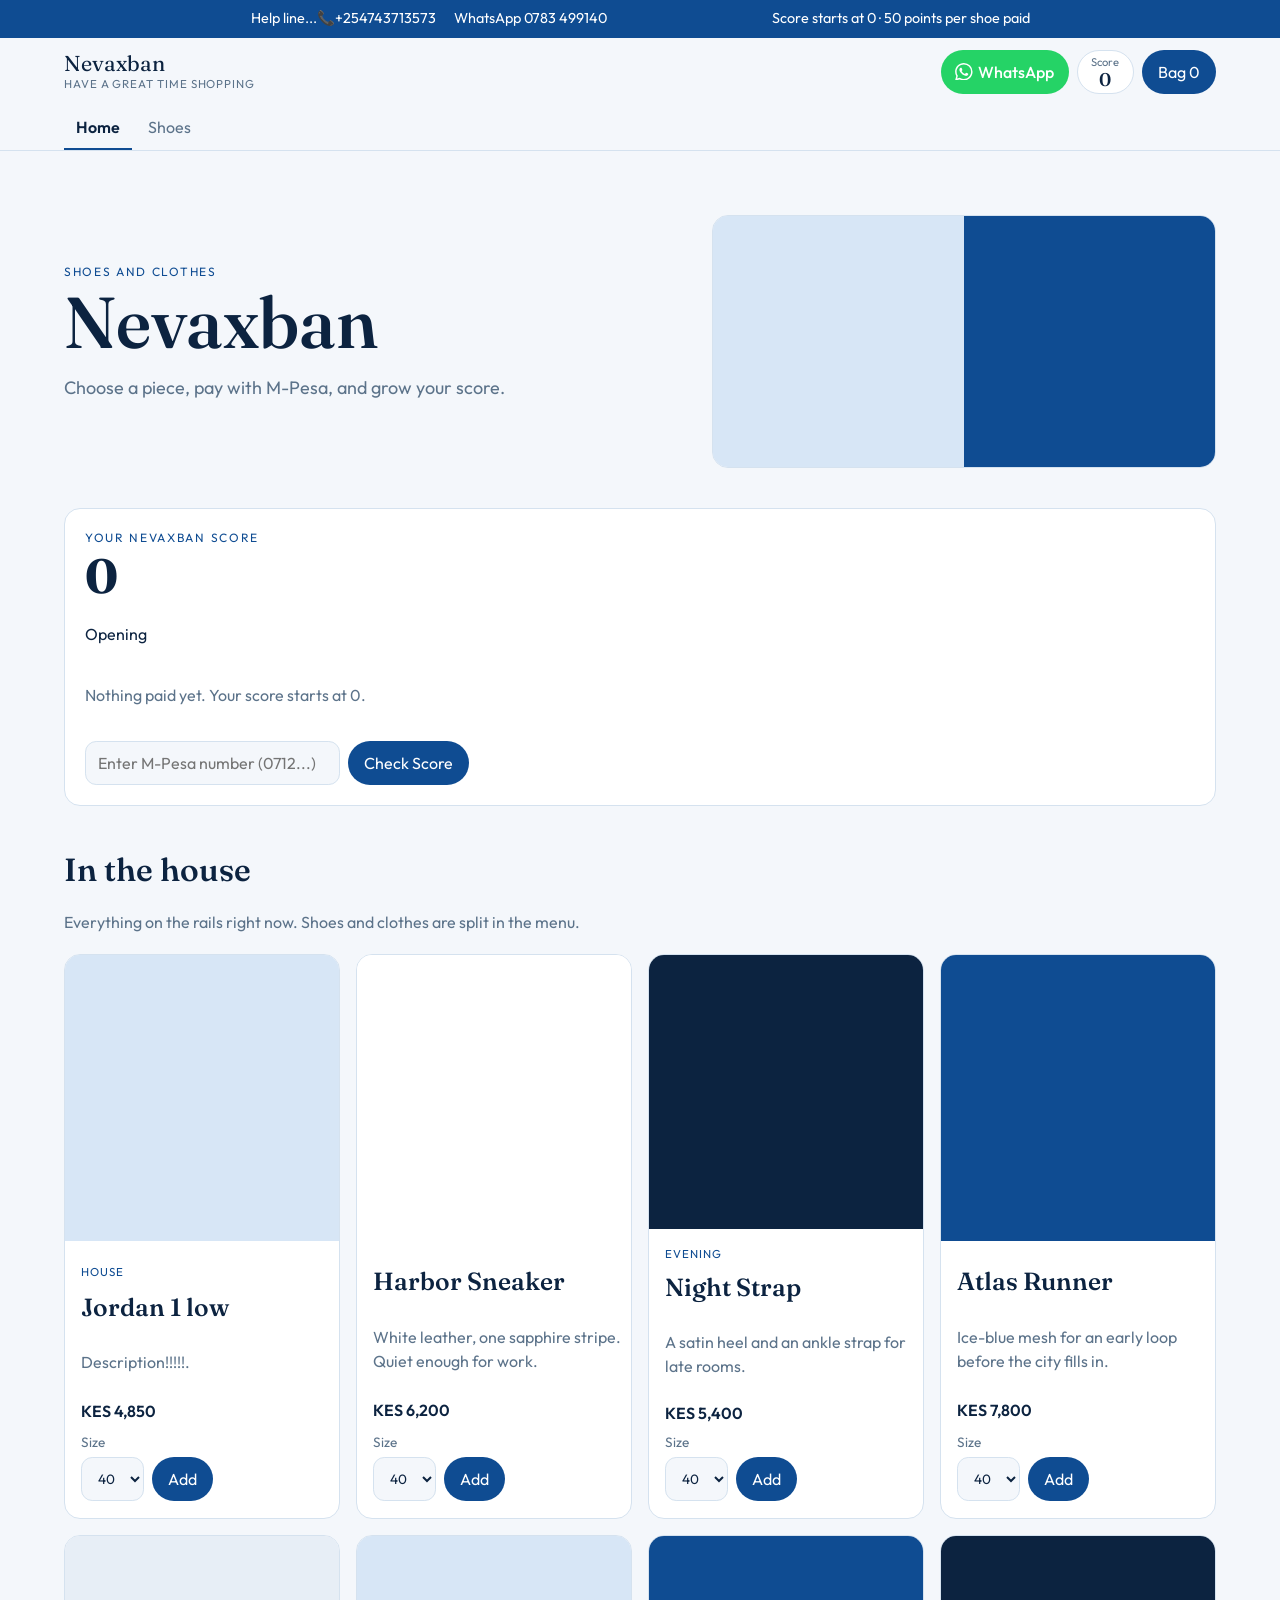
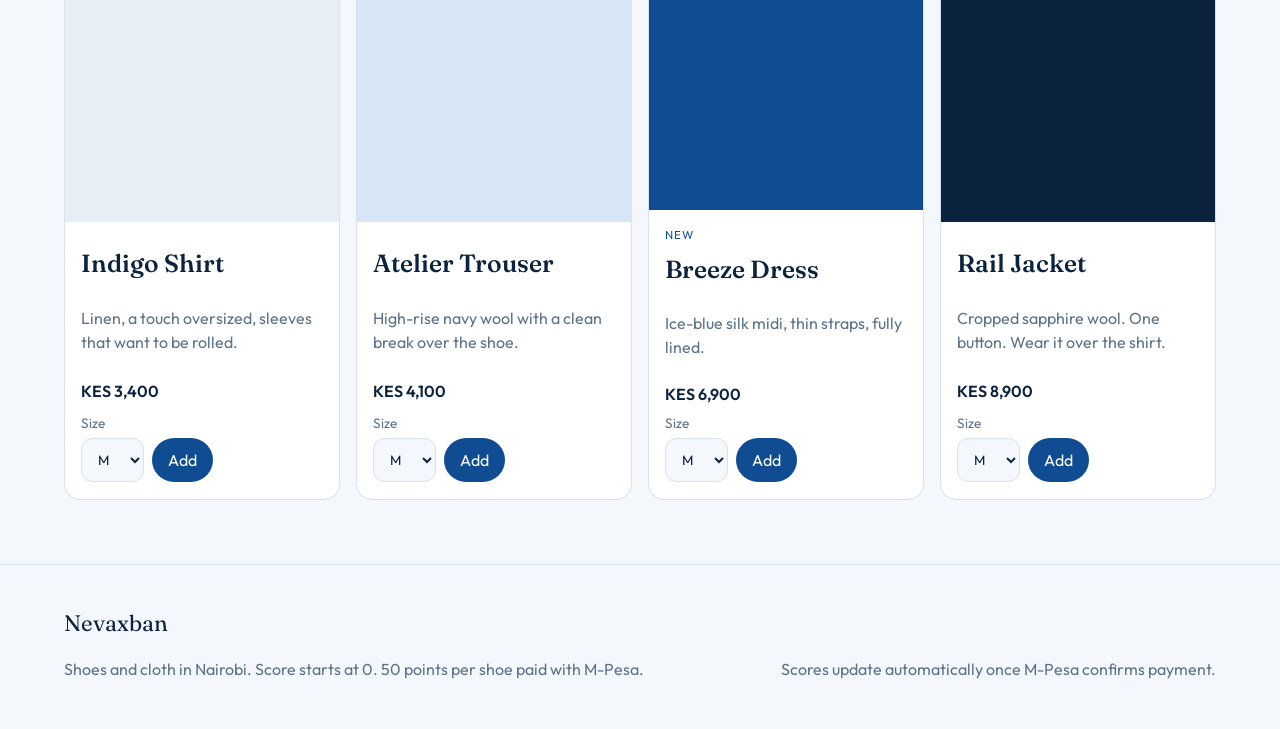
==== index.html @ c4f387df "Add files via upload" ====
<!DOCTYPE html>
<html lang="en">
<head>
  <meta charset="utf-8" />
  <meta name="viewport" content="width=device-width, initial-scale=1" />
  <title>Nevaxban</title>
  <meta name="description" content="Nevaxban — shoes and clothes in Nairobi. Pay with M-Pesa. Your score starts at 0." />
  <link rel="preconnect" href="https://fonts.googleapis.com" />
  <link rel="preconnect" href="https://fonts.gstatic.com" crossorigin />
  <link href="https://fonts.googleapis.com/css2?family=Fraunces:opsz,wght@9..144,560&family=Outfit:wght@400;500;600&display=swap" rel="stylesheet" />
  <link rel="stylesheet" href="styles.css" />
</head>
<body>
  <p class="banner">
    <a href="tel:+254743713573" style="color: inherit; text-decoration: none;">Help line...📞+254743713573</a>
    &nbsp;&nbsp;&nbsp;&nbsp;
    <a href="https://wa.me/254783499140" target="_blank" rel="noopener" style="color: inherit; text-decoration: none;">WhatsApp 0783 499140</a>
    &nbsp;&nbsp;&nbsp;&nbsp;&nbsp;&nbsp;&nbsp;&nbsp;&nbsp;&nbsp;&nbsp;&nbsp;&nbsp;&nbsp;&nbsp;&nbsp;&nbsp;&nbsp;&nbsp;&nbsp;&nbsp;&nbsp;&nbsp;&nbsp;&nbsp;&nbsp;&nbsp;&nbsp;&nbsp;&nbsp;&nbsp;&nbsp;&nbsp;&nbsp;&nbsp;&nbsp;&nbsp;&nbsp;&nbsp;&nbsp;&nbsp;&nbsp;&nbsp;&nbsp;&nbsp;&nbsp;&nbsp;&nbsp;&nbsp;&nbsp;&nbsp;&nbsp;&nbsp;
    Score starts at 0 · 50 points per shoe paid
  </p>
  <header class="header">
    <div class="bar">
      <a class="wordmark" href="index.html">Nevaxban<small>Have a great time shopping</small></a>
      <div class="actions">
        <a class="wa-btn" href="https://wa.me/254783499140" target="_blank" rel="noopener" aria-label="WhatsApp 0783 499140">
          <svg viewBox="0 0 24 24" aria-hidden="true" fill="currentColor"><path d="M17.472 14.382c-.297-.149-1.758-.867-2.03-.967-.273-.099-.471-.148-.67.15-.197.297-.767.966-.94 1.164-.173.199-.347.223-.644.075-.297-.15-1.255-.463-2.39-1.475-.883-.788-1.48-1.761-1.653-2.059-.173-.297-.018-.458.13-.606.134-.133.298-.347.446-.52.149-.174.198-.298.298-.497.099-.198.05-.371-.025-.52-.075-.149-.669-1.612-.916-2.207-.242-.579-.487-.5-.669-.51-.173-.008-.371-.01-.57-.01-.198 0-.52.074-.792.372-.272.297-1.04 1.016-1.04 2.479 0 1.462 1.065 2.875 1.213 3.074.149.198 2.096 3.2 5.077 4.487.709.306 1.262.489 1.694.625.712.227 1.36.195 1.871.118.571-.085 1.758-.719 2.006-1.413.248-.694.248-1.289.173-1.413-.074-.124-.272-.198-.57-.347m-5.421 7.403h-.004a9.87 9.87 0 01-5.031-1.378l-.361-.214-3.741.982.998-3.648-.235-.374a9.86 9.86 0 01-1.51-5.26c.001-5.45 4.436-9.884 9.888-9.884 2.64 0 5.122 1.03 6.988 2.898a9.825 9.825 0 012.893 6.994c-.003 5.45-4.435 9.884-9.885 9.884m8.413-18.297A11.815 11.815 0 0012.05 0C5.495 0 .16 5.335.157 11.892c0 2.096.547 4.142 1.588 5.945L.057 24l6.305-1.654a11.882 11.882 0 005.683 1.448h.005c6.554 0 11.89-5.335 11.893-11.893a11.821 11.821 0 00-3.48-8.413z"/></svg>
          WhatsApp
        </a>
        <a class="score-pill" href="#score" aria-label="Credit score">
          <span>Score</span>
          <strong data-score>0</strong>
        </a>
        <button class="bag-btn" type="button" data-open-bag>Bag <span data-bag-count>0</span></button>
      </div>
    </div>
    <nav class="nav" aria-label="Shop">
      <a href="index.html" aria-current="page">Home</a>
      <a href="sneakers.html">Shoes</a>
    </nav>
  </header>

  <main class="wrap">
    <section class="hero">
      <div>
        <p class="kicker">Shoes and clothes</p>
        <h1>Nevaxban</h1>
        <p class="lede">Choose a piece, pay with M-Pesa, and grow your score.</p>
      </div>
      <div class="hero-plates">
        <div class="plate tone-court" data-look="court"></div>
        <div class="plate tone-breeze" data-look="breeze"></div>
      </div>
    </section>

    <section class="score-panel" id="score">
      <p class="kicker">Your Nevaxban score</p>
      <strong data-score>0</strong>
      <p data-tier>Opening</p>
      <p class="muted" data-spent>Nothing paid yet. Your score starts at 0.</p>
      <form id="check-score-form" class="row" style="margin-top: 0.75rem;">
        <input id="lookup-phone" inputmode="tel" placeholder="Enter M-Pesa number (0712...)" />
        <button class="add" type="submit">Check Score</button>
      </form>
    </section>

    <section class="section" id="house">
      <h2>In the house</h2>
      <p class="muted">Everything on the rails right now. Shoes and clothes are split in the menu.</p>
      <div class="rail">
        <article class="card" data-id="shoe-court" data-name="Court Loafer" data-price="4850">
          <div class="plate tone-court" data-look="court"></div>
          <div class="card-body">
            <p class="badge">House</p>
            <h3>Jordan 1 low</h3>
            <p class="blurb">Description!!!!!.</p>
            <p class="price">KES 4,850</p>
            <div class="row">
              <label>Size
                <select aria-label="Size for Court Loafer">
                  <option>36</option><option>37</option><option>38</option><option>39</option>
                  <option selected>40</option><option>41</option><option>42</option><option>43</option>
                  <option>44</option><option>45</option>
                </select>
              </label>
              <button class="add" type="button" data-add>Add</button>
            </div>
          </div>
        </article>
        <!--Jordan 3 at this section -->
        <article class="card" data-id="shoe-harbor" data-name="Jordan 4" data-price="6200">
          <div class="plate tone-harbor" data-look="harbor"></div>
          <div class="card-body">
            <h3>Harbor Sneaker</h3>
            <p class="blurb">White leather, one sapphire stripe. Quiet enough for work.</p>
            <p class="price">KES 6,200</p>
            <div class="row">
              <label>Size
                <select aria-label="Size for Harbor Sneaker">
                  <option>36</option><option>37</option><option>38</option><option>39</option>
                  <option selected>40</option><option>41</option><option>42</option><option>43</option>
                  <option>44</option><option>45</option>
                </select>
              </label>
              <button class="add" type="button" data-add>Add</button>
            </div>
          </div>
          <!--Jordan 4 at this section-->
        </article>
        <article class="card" data-id="shoe-night" data-name="Night Strap" data-price="5400">
          <div class="plate tone-night" data-look="night"></div>
          <div class="card-body">
            <p class="badge">Evening</p>
            <h3>Night Strap</h3>
            <p class="blurb">A satin heel and an ankle strap for late rooms.</p>
            <p class="price">KES 5,400</p>
            <div class="row">
              <label>Size
                <select aria-label="Size for Night Strap">
                  <option>36</option><option>37</option><option>38</option><option>39</option>
                  <option selected>40</option><option>41</option><option>42</option><option>43</option>
                  <option>44</option><option>45</option>
                </select>
              </label>
              <button class="add" type="button" data-add>Add</button>
            </div>
          </div>
          <!--Jordan 7 at this section-->
        </article>
        <article class="card" data-id="shoe-atlas" data-name="Atlas Runner" data-price="7800">
          <div class="plate tone-atlas" data-look="atlas"></div>
          <div class="card-body">
            <h3>Atlas Runner</h3>
            <p class="blurb">Ice-blue mesh for an early loop before the city fills in.</p>
            <p class="price">KES 7,800</p>
            <div class="row">
              <label>Size
                <select aria-label="Size for Atlas Runner">
                  <option>36</option><option>37</option><option>38</option><option>39</option>
                  <option selected>40</option><option>41</option><option>42</option><option>43</option>
                  <option>44</option><option>45</option>
                </select>
              </label>
              <button class="add" type="button" data-add>Add</button>
            </div>
          </div>
        </article>
        <!--Air max 95 at this section-->
        <article class="card" data-id="cloth-indigo" data-name="Indigo Shirt" data-price="3400">
          <div class="plate tone-indigo" data-look="indigo"></div>
          <div class="card-body">
            <h3>Indigo Shirt</h3>
            <p class="blurb">Linen, a touch oversized, sleeves that want to be rolled.</p>
            <p class="price">KES 3,400</p>
            <div class="row">
              <label>Size
                <select aria-label="Size for Indigo Shirt">
                  <option>XS</option><option>S</option><option selected>M</option><option>L</option><option>XL</option>
                </select>
              </label>
              <button class="add" type="button" data-add>Add</button>
            </div>
          </div>
          <!--Air max 90 0n this section-->
        </article>
        <article class="card" data-id="cloth-atelier" data-name="Atelier Trouser" data-price="4100">
          <div class="plate tone-atelier" data-look="atelier"></div>
          <div class="card-body">
            <h3>Atelier Trouser</h3>
            <p class="blurb">High-rise navy wool with a clean break over the shoe.</p>
            <p class="price">KES 4,100</p>
            <div class="row">
              <label>Size
                <select aria-label="Size for Atelier Trouser">
                  <option>XS</option><option>S</option><option selected>M</option><option>L</option><option>XL</option>
                </select>
              </label>
              <button class="add" type="button" data-add>Add</button>
            </div>
          </div>
          <!--Jordan 11 in this section-->
        </article>
        <article class="card" data-id="cloth-breeze" data-name="Breeze Dress" data-price="6900">
          <div class="plate tone-breeze" data-look="breeze"></div>
          <div class="card-body">
            <p class="badge">New</p>
            <h3>Breeze Dress</h3>
            <p class="blurb">Ice-blue silk midi, thin straps, fully lined.</p>
            <p class="price">KES 6,900</p>
            <div class="row">
              <label>Size
                <select aria-label="Size for Breeze Dress">
                  <option>XS</option><option>S</option><option selected>M</option><option>L</option><option>XL</option>
                </select>
              </label>
              <button class="add" type="button" data-add>Add</button>
            </div>
          </div>
          <!--Jordan 14 in this section-->
        </article>
        <article class="card" data-id="cloth-rail" data-name="Rail Jacket" data-price="8900">
          <div class="plate tone-rail" data-look="rail"></div>
          <div class="card-body">
            <h3>Rail Jacket</h3>
            <p class="blurb">Cropped sapphire wool. One button. Wear it over the shirt.</p>
            <p class="price">KES 8,900</p>
            <div class="row">
              <label>Size
                <select aria-label="Size for Rail Jacket">
                  <option>XS</option><option>S</option><option selected>M</option><option>L</option><option>XL</option>
                </select>
              </label>
              <button class="add" type="button" data-add>Add</button>
            </div>
          </div>
        </article>
      </div>
    </section>
  </main>

  <footer class="footer">
    <div class="footer-inner">
      <div>
        <p class="wordmark">Nevaxban</p>
        <p class="muted">Shoes and cloth in Nairobi. Score starts at 0. 50 points per shoe paid with M-Pesa.</p>
      </div>
      <p class="muted">Scores update automatically once M-Pesa confirms payment.</p>
    </div>
  </footer>

  <div class="backdrop" id="backdrop" hidden data-close-bag></div>
  <aside class="drawer" id="drawer" hidden aria-label="Bag">
    <div class="drawer-head">
      <h2>Your bag</h2>
      <button class="ghost" type="button" data-close-bag>Close</button>
    </div>
    <div id="lines"></div>
    <form id="pay-form">
      <label>M-Pesa number
        <input id="phone" name="phone" inputmode="tel" autocomplete="tel" placeholder="0712 345 678" />
      </label>
      <p class="note" id="pay-note"></p>
      <button class="pay" type="submit">Pay with M-Pesa</button>
    </form>
  </aside>
  <script src="shop.js"></script>
</body>
</html>
---- styles.css ----
:root {
  --paper: #f4f7fb;
  --surface: #ffffff;
  --ink: #0c2340;
  --muted: #5c738a;
  --mist: #e7eef6;
  --line: #d5e2ef;
  --sapphire: #0f4c92;
  --ice: #d7e6f6;
  --sans: "Outfit", "Avenir Next", "Segoe UI", sans-serif;
  --display: "Fraunces", "Iowan Old Style", Palatino, Georgia, serif;
}

* { box-sizing: border-box; }

html { color-scheme: light; }

body {
  margin: 0;
  background: var(--paper);
  color: var(--ink);
  font-family: var(--sans);
  line-height: 1.5;
}

a { color: inherit; text-decoration: none; }

button, select, input { font: inherit; }

button { cursor: pointer; }

button:disabled { cursor: not-allowed; opacity: 0.45; }

:focus-visible {
  outline: 2px solid var(--sapphire);
  outline-offset: 2px;
}

.banner {
  margin: 0;
  background: var(--sapphire);
  color: var(--surface);
  text-align: center;
  font-size: 0.9rem;
  padding: 0.5rem 1rem;
}

.header {
  position: sticky;
  top: 0;
  z-index: 20;
  background: var(--paper);
  border-bottom: 1px solid var(--line);
}

.bar, .nav, .wrap, .footer-inner {
  width: min(72rem, calc(100% - 2rem));
  margin-inline: auto;
}

.bar {
  display: flex;
  align-items: center;
  justify-content: space-between;
  gap: 0.75rem;
  padding: 0.75rem 0;
}

.wordmark {
  font-family: var(--display);
  font-size: 1.35rem;
  line-height: 1;
}

.wordmark small {
  display: block;
  margin-top: 0.2rem;
  font-family: var(--sans);
  font-size: 0.72rem;
  letter-spacing: 0.08em;
  text-transform: uppercase;
  color: var(--muted);
}

.actions { display: flex; align-items: center; gap: 0.5rem; }

.score-pill, .bag-btn, .nav a, .add, .pay, .ghost {
  min-height: 2.75rem;
}

.score-pill {
  display: flex;
  flex-direction: column;
  align-items: center;
  justify-content: center;
  border: 1px solid var(--line);
  border-radius: 999px;
  padding: 0.15rem 0.85rem;
  background: var(--surface);
}

.score-pill span { font-size: 0.7rem; color: var(--muted); }

.score-pill strong {
  font-family: var(--display);
  font-size: 1.15rem;
  font-weight: 560;
  line-height: 1;
}

.bag-btn, .add, .pay {
  border: 0;
  border-radius: 999px;
  background: var(--sapphire);
  color: var(--surface);
}

.bag-btn { padding: 0 1rem; }

.bag-btn:hover, .add:hover, .pay:hover { background: var(--ink); }

.nav { display: flex; gap: 0.25rem; }

.nav a {
  display: inline-flex;
  align-items: center;
  padding: 0 0.75rem;
  border-bottom: 2px solid transparent;
  color: var(--muted);
}

.nav a[aria-current="page"] {
  color: var(--ink);
  border-color: var(--sapphire);
  font-weight: 600;
}

.hero {
  display: grid;
  gap: 2rem;
  align-items: center;
  padding: 2.5rem 0 1rem;
}

.kicker {
  margin: 0;
  font-size: 0.75rem;
  letter-spacing: 0.14em;
  text-transform: uppercase;
  color: var(--sapphire);
}

h1, h2, h3 { font-family: var(--display); font-weight: 560; }

h1 { margin: 0.4rem 0 0; font-size: clamp(3rem, 8vw, 4.5rem); line-height: 0.95; }

.lede { max-width: 34rem; font-size: 1.125rem; color: var(--muted); }

.hero-plates {
  display: grid;
  grid-template-columns: 1fr 1fr;
  overflow: hidden;
  border: 1px solid var(--line);
  border-radius: 1rem;
}

.score-panel {
  margin-top: 1.5rem;
  padding: 1.25rem;
  border: 1px solid var(--line);
  border-radius: 1rem;
  background: var(--surface);
  display: grid;
  gap: 0.35rem;
}

.score-panel strong {
  font-family: var(--display);
  font-size: 3rem;
  line-height: 1;
}

.section { padding: 2.5rem 0 1rem; }

.section h2 { margin: 0; font-size: 2rem; }

.rail {
  display: grid;
  gap: 1rem;
  margin-top: 1.25rem;
}

.card {
  display: grid;
  background: var(--surface);
  border: 1px solid var(--line);
  border-radius: 1rem;
  overflow: hidden;
}

.plate {
  aspect-ratio: 1;
  color: var(--ink);
}

.plate svg { width: 100%; height: 100%; display: block; }

.tone-court, .tone-atelier { background: var(--ice); }
.tone-harbor { background: var(--surface); }
.tone-indigo { background: var(--mist); }
.tone-night, .tone-rail { background: var(--ink); color: var(--ice); }
.tone-atlas, .tone-breeze { background: var(--sapphire); color: var(--ice); }
.tone-atelier { color: var(--sapphire); }

.card-body { padding: 1rem 1rem 1.1rem; display: grid; gap: 0.45rem; }

.badge {
  margin: 0;
  justify-self: start;
  font-size: 0.72rem;
  letter-spacing: 0.08em;
  text-transform: uppercase;
  color: var(--sapphire);
}

.card h3 { margin: 0; font-size: 1.55rem; }

.blurb, .muted { color: var(--muted); }

.price { margin: 0; font-weight: 600; }

.row { display: flex; gap: 0.5rem; align-items: end; }

label { display: grid; gap: 0.25rem; font-size: 0.85rem; color: var(--muted); }

select, input {
  min-height: 2.75rem;
  border: 1px solid var(--line);
  border-radius: 0.7rem;
  background: var(--paper);
  color: var(--ink);
  padding: 0 0.75rem;
}

.add { padding: 0 1rem; }

.footer { margin-top: 3rem; border-top: 1px solid var(--line); }

.footer-inner {
  display: flex;
  flex-direction: column;
  gap: 0.75rem;
  padding: 1.5rem 0 2rem;
}

.footer .wordmark { font-size: 1.4rem; }

.backdrop {
  position: fixed;
  inset: 0;
  background: rgb(12 35 64 / 0.4);
  z-index: 30;
}

.drawer {
  position: fixed;
  z-index: 40;
  top: 0;
  right: 0;
  height: 100%;
  width: min(24rem, 100%);
  background: var(--paper);
  border-left: 1px solid var(--line);
  padding: 1rem;
  display: flex;
  flex-direction: column;
  gap: 1rem;
  overflow: auto;
}

.drawer-head, .line, .line-actions {
  display: flex;
  align-items: center;
  justify-content: space-between;
  gap: 0.5rem;
}

.ghost {
  border: 1px solid var(--line);
  background: var(--surface);
  border-radius: 999px;
  padding: 0 0.9rem;
}

.line {
  padding: 0.75rem 0;
  border-bottom: 1px solid var(--line);
}

.line p { margin: 0.15rem 0; }

.qty {
  width: 2.25rem;
  height: 2.25rem;
  border-radius: 999px;
  border: 1px solid var(--line);
  background: var(--surface);
}

.pay { width: 100%; }

.note { min-height: 1.25rem; font-size: 0.9rem; }

[hidden] { display: none !important; }

@media (min-width: 720px) {
  .hero { grid-template-columns: 1.1fr 0.9fr; padding-top: 4rem; }
  .rail { grid-template-columns: 1fr 1fr; }
  .footer-inner { flex-direction: row; align-items: end; justify-content: space-between; }
}

@media (min-width: 1040px) {
  .rail { grid-template-columns: 1fr 1fr 1fr 1fr; }
}

@media (prefers-reduced-motion: reduce) {
  * { scroll-behavior: auto !important; transition: none !important; }
}.wa-btn {
  display: inline-flex;
  align-items: center;
  gap: 0.35rem;
  min-height: 2.75rem;
  padding: 0 0.9rem;
  border-radius: 999px;
  background: #25d366;
  color: #fff;
  font-weight: 500;
}

.wa-btn svg { width: 1.1rem; height: 1.1rem; flex-shrink: 0; }
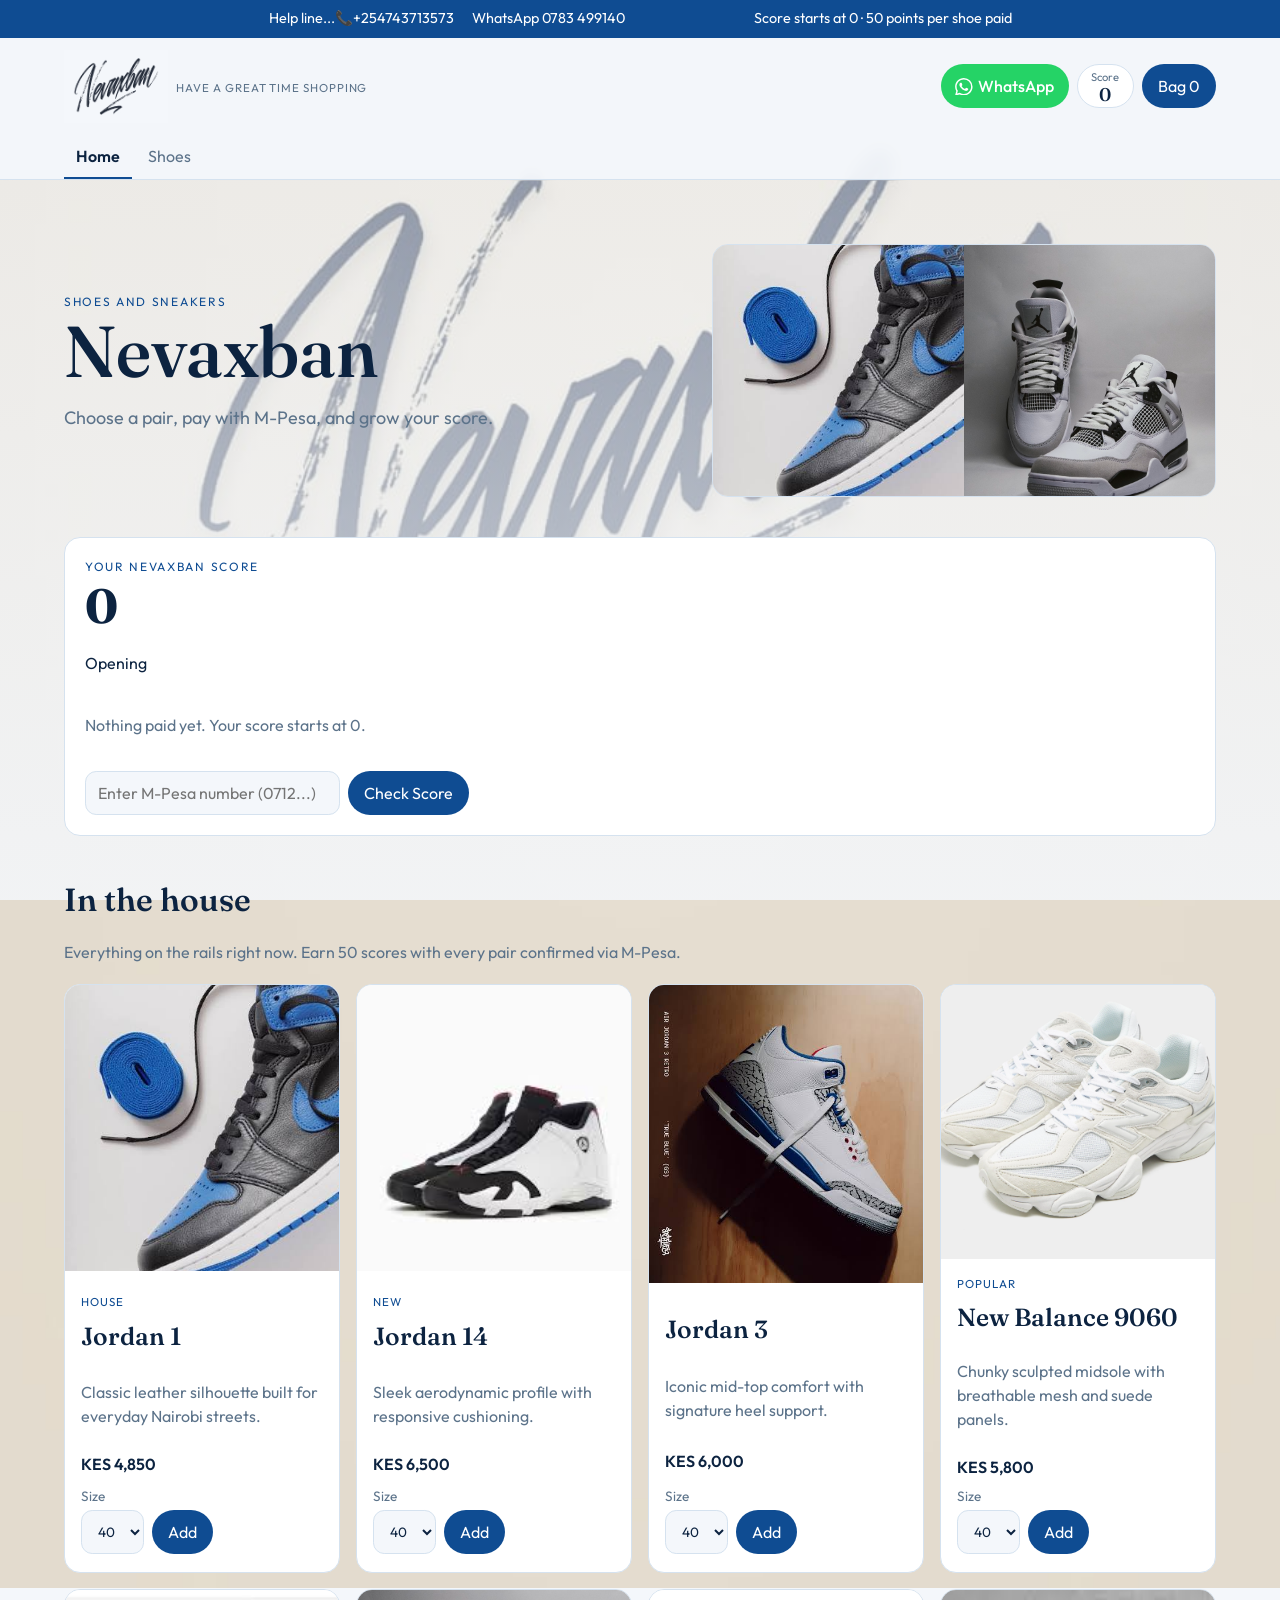
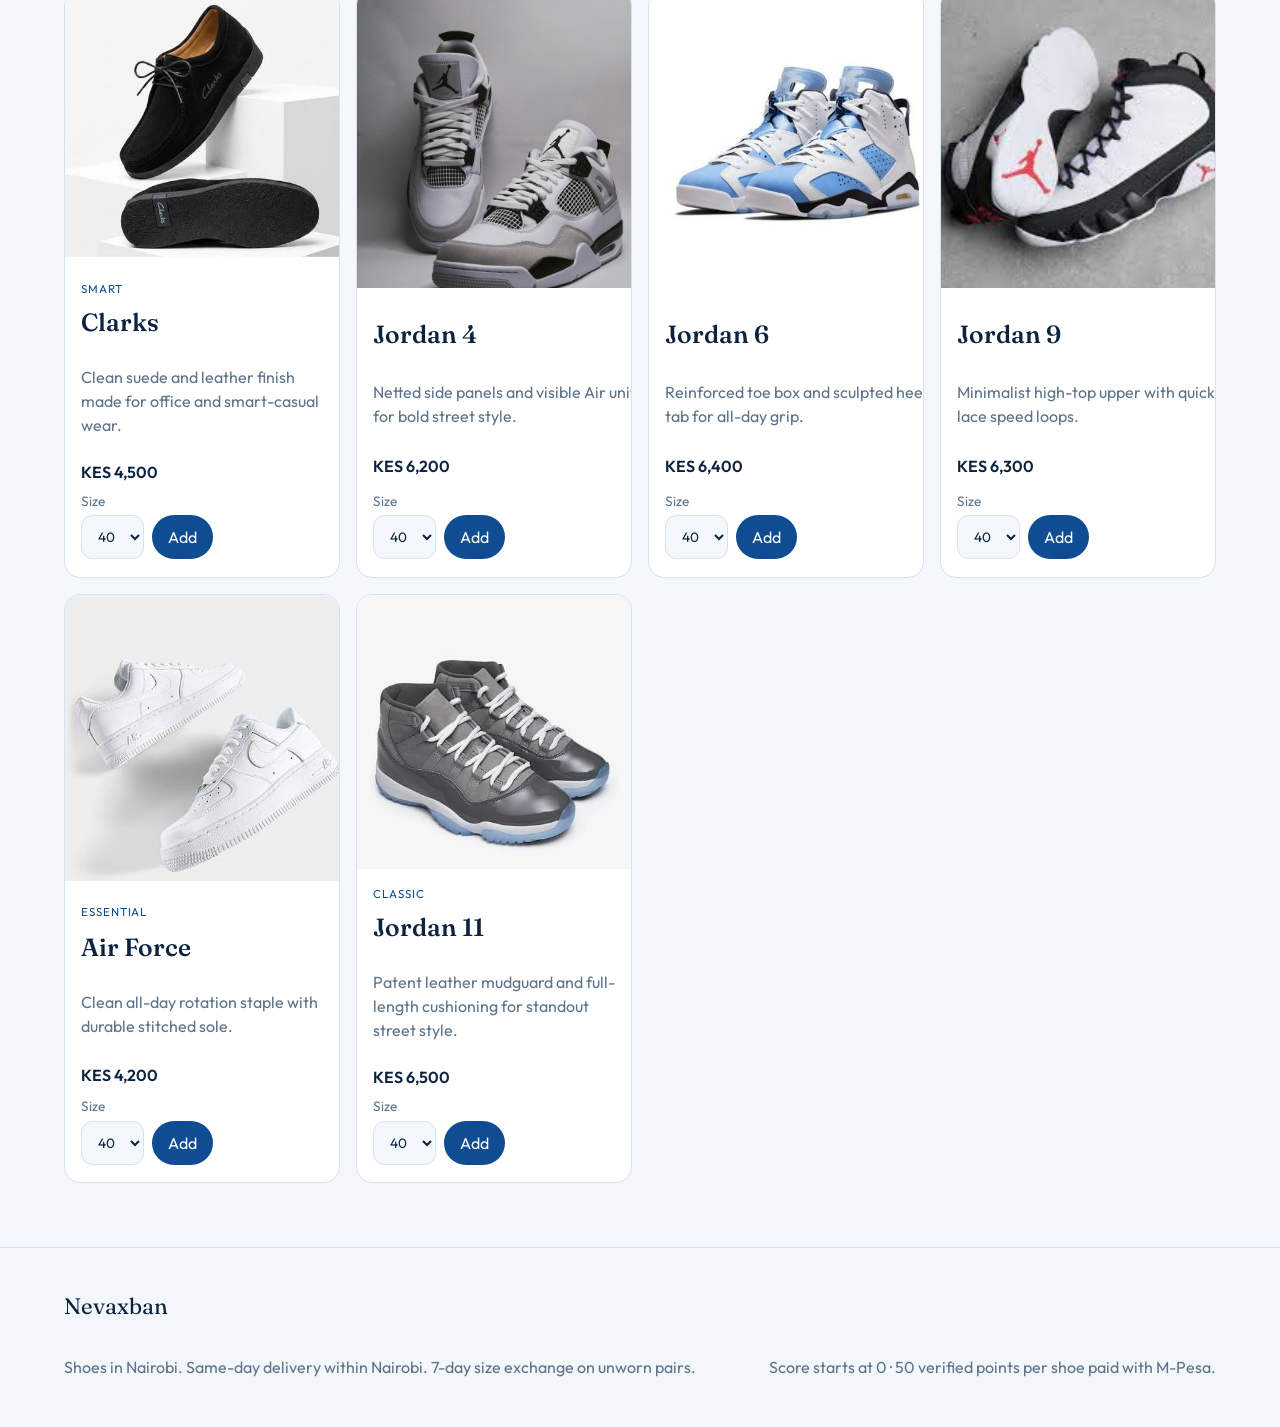
==== commit 505fe46a: "Add files via upload" ====
--- a/index.html
+++ b/index.html
@@ -1,10 +1,12 @@
- <!DOCTYPE html>
+<!DOCTYPE html>
 <html lang="en">
 <head>
   <meta charset="utf-8" />
   <meta name="viewport" content="width=device-width, initial-scale=1" />
   <title>Nevaxban</title>
-  <meta name="description" content="Nevaxban — shoes and clothes in Nairobi. Pay with M-Pesa. Your score starts at 0." />
+  </a>
+
+  <meta name="description" content="Nevaxban — shoes in Nairobi. Pay with M-Pesa. Your score starts at 0." />
   <link rel="preconnect" href="https://fonts.googleapis.com" />
   <link rel="preconnect" href="https://fonts.gstatic.com" crossorigin />
   <link href="https://fonts.googleapis.com/css2?family=Fraunces:opsz,wght@9..144,560&family=Outfit:wght@400;500;600&display=swap" rel="stylesheet" />
@@ -15,12 +17,16 @@
     <a href="tel:+254743713573" style="color: inherit; text-decoration: none;">Help line...📞+254743713573</a>
     &nbsp;&nbsp;&nbsp;&nbsp;
     <a href="https://wa.me/254783499140" target="_blank" rel="noopener" style="color: inherit; text-decoration: none;">WhatsApp 0783 499140</a>
-    &nbsp;&nbsp;&nbsp;&nbsp;&nbsp;&nbsp;&nbsp;&nbsp;&nbsp;&nbsp;&nbsp;&nbsp;&nbsp;&nbsp;&nbsp;&nbsp;&nbsp;&nbsp;&nbsp;&nbsp;&nbsp;&nbsp;&nbsp;&nbsp;&nbsp;&nbsp;&nbsp;&nbsp;&nbsp;&nbsp;&nbsp;&nbsp;&nbsp;&nbsp;&nbsp;&nbsp;&nbsp;&nbsp;&nbsp;&nbsp;&nbsp;&nbsp;&nbsp;&nbsp;&nbsp;&nbsp;&nbsp;&nbsp;&nbsp;&nbsp;&nbsp;&nbsp;&nbsp;
+    &nbsp;&nbsp;&nbsp;&nbsp;&nbsp;&nbsp;&nbsp;&nbsp;&nbsp;&nbsp;&nbsp;&nbsp;&nbsp;&nbsp;&nbsp;&nbsp;&nbsp;&nbsp;&nbsp;&nbsp;&nbsp;&nbsp;&nbsp;&nbsp;&nbsp;&nbsp;&nbsp;&nbsp;&nbsp;&nbsp;&nbsp;&nbsp;&nbsp;&nbsp;&nbsp;&nbsp;&nbsp;&nbsp;&nbsp;&nbsp;&nbsp;
     Score starts at 0 · 50 points per shoe paid
   </p>
   <header class="header">
     <div class="bar">
-      <a class="wordmark" href="index.html">Nevaxban<small>Have a great time shopping</small></a>
+    <a class="wordmark" href="index.html">
+  <img src="images/logo.jpg" alt="Nevaxban Logo" class="brand-logo" />
+  <span><small>Have a great time shopping</small></span>
+</a>
+
       <div class="actions">
         <a class="wa-btn" href="https://wa.me/254783499140" target="_blank" rel="noopener" aria-label="WhatsApp 0783 499140">
           <svg viewBox="0 0 24 24" aria-hidden="true" fill="currentColor"><path d="M17.472 14.382c-.297-.149-1.758-.867-2.03-.967-.273-.099-.471-.148-.67.15-.197.297-.767.966-.94 1.164-.173.199-.347.223-.644.075-.297-.15-1.255-.463-2.39-1.475-.883-.788-1.48-1.761-1.653-2.059-.173-.297-.018-.458.13-.606.134-.133.298-.347.446-.52.149-.174.198-.298.298-.497.099-.198.05-.371-.025-.52-.075-.149-.669-1.612-.916-2.207-.242-.579-.487-.5-.669-.51-.173-.008-.371-.01-.57-.01-.198 0-.52.074-.792.372-.272.297-1.04 1.016-1.04 2.479 0 1.462 1.065 2.875 1.213 3.074.149.198 2.096 3.2 5.077 4.487.709.306 1.262.489 1.694.625.712.227 1.36.195 1.871.118.571-.085 1.758-.719 2.006-1.413.248-.694.248-1.289.173-1.413-.074-.124-.272-.198-.57-.347m-5.421 7.403h-.004a9.87 9.87 0 01-5.031-1.378l-.361-.214-3.741.982.998-3.648-.235-.374a9.86 9.86 0 01-1.51-5.26c.001-5.45 4.436-9.884 9.888-9.884 2.64 0 5.122 1.03 6.988 2.898a9.825 9.825 0 012.893 6.994c-.003 5.45-4.435 9.884-9.885 9.884m8.413-18.297A11.815 11.815 0 0012.05 0C5.495 0 .16 5.335.157 11.892c0 2.096.547 4.142 1.588 5.945L.057 24l6.305-1.654a11.882 11.882 0 005.683 1.448h.005c6.554 0 11.89-5.335 11.893-11.893a11.821 11.821 0 00-3.48-8.413z"/></svg>
@@ -42,13 +48,17 @@
   <main class="wrap">
     <section class="hero">
       <div>
-        <p class="kicker">Shoes and clothes</p>
+        <p class="kicker">Shoes and sneakers</p>
         <h1>Nevaxban</h1>
-        <p class="lede">Choose a piece, pay with M-Pesa, and grow your score.</p>
+        <p class="lede">Choose a pair, pay with M-Pesa, and grow your score.</p>
       </div>
       <div class="hero-plates">
-        <div class="plate tone-court" data-look="court"></div>
-        <div class="plate tone-breeze" data-look="breeze"></div>
+        <div class="plate tone-court" data-look="court">
+          <img src="images/jordan1.jpg" alt="Featured Jordan 1" />
+        </div>
+        <div class="plate tone-breeze" data-look="breeze">
+          <img src="images/jordan4.jpg" alt="Featured Jordan 4" />
+        </div>
       </div>
     </section>
 
@@ -65,154 +75,234 @@
 
     <section class="section" id="house">
       <h2>In the house</h2>
-      <p class="muted">Everything on the rails right now. Shoes and clothes are split in the menu.</p>
+      <p class="muted">Everything on the rails right now. Earn 50 scores with every pair confirmed via M-Pesa.</p>
       <div class="rail">
-        <article class="card" data-id="shoe-court" data-name="Court Loafer" data-price="4850">
-          <div class="plate tone-court" data-look="court"></div>
+        
+        <!-- 1. Jordan 1 -->
+        <article class="card" data-id="shoe-jordan1" data-name="Jordan 1" data-price="4850">
+          <div class="plate tone-court" data-look="court">
+            <img src="images/jordan1.jpg" alt="Jordan 1" />
+          </div>
           <div class="card-body">
             <p class="badge">House</p>
-            <h3>Jordan 1 low</h3>
-            <p class="blurb">Description!!!!!.</p>
+            <h3>Jordan 1</h3>
+            <p class="blurb">Classic leather silhouette built for everyday Nairobi streets.</p>
             <p class="price">KES 4,850</p>
             <div class="row">
               <label>Size
-                <select aria-label="Size for Court Loafer">
-                  <option>36</option><option>37</option><option>38</option><option>39</option>
-                  <option selected>40</option><option>41</option><option>42</option><option>43</option>
-                  <option>44</option><option>45</option>
-                </select>
-              </label>
-              <button class="add" type="button" data-add>Add</button>
-            </div>
-          </div>
-        </article>
-        <!--Jordan 3 at this section -->
-        <article class="card" data-id="shoe-harbor" data-name="Jordan 4" data-price="6200">
-          <div class="plate tone-harbor" data-look="harbor"></div>
-          <div class="card-body">
-            <h3>Harbor Sneaker</h3>
-            <p class="blurb">White leather, one sapphire stripe. Quiet enough for work.</p>
+                <select aria-label="Size for Jordan 1">
+                  <option>36</option><option>37</option><option>38</option><option>39</option>
+                  <option selected>40</option><option>41</option><option>42</option><option>43</option>
+                  <option>44</option><option>45</option>
+                </select>
+              </label>
+              <button class="add" type="button" data-add>Add</button>
+            </div>
+          </div>
+        </article>
+
+        <!-- 2. Jordan 14 -->
+        <article class="card" data-id="shoe-jordan14" data-name="Jordan 14" data-price="6500">
+          <div class="plate tone-night" data-look="night">
+            <img src="images/jordan14.jpg" alt="Jordan 14" />
+          </div>
+          <div class="card-body">
+            <p class="badge">New</p>
+            <h3>Jordan 14</h3>
+            <p class="blurb">Sleek aerodynamic profile with responsive cushioning.</p>
+            <p class="price">KES 6,500</p>
+            <div class="row">
+              <label>Size
+                <select aria-label="Size for Jordan 14">
+                  <option>36</option><option>37</option><option>38</option><option>39</option>
+                  <option selected>40</option><option>41</option><option>42</option><option>43</option>
+                  <option>44</option><option>45</option>
+                </select>
+              </label>
+              <button class="add" type="button" data-add>Add</button>
+            </div>
+          </div>
+        </article>
+
+        <!-- 3. Jordan 3 -->
+        <article class="card" data-id="shoe-jordan3" data-name="Jordan 3" data-price="6000">
+          <div class="plate tone-harbor" data-look="harbor">
+            <img src="images/jordan3.jpg" alt="Jordan 3" />
+          </div>
+          <div class="card-body">
+            <h3>Jordan 3</h3>
+            <p class="blurb">Iconic mid-top comfort with signature heel support.</p>
+            <p class="price">KES 6,000</p>
+            <div class="row">
+              <label>Size
+                <select aria-label="Size for Jordan 3">
+                  <option>36</option><option>37</option><option>38</option><option>39</option>
+                  <option selected>40</option><option>41</option><option>42</option><option>43</option>
+                  <option>44</option><option>45</option>
+                </select>
+              </label>
+              <button class="add" type="button" data-add>Add</button>
+            </div>
+          </div>
+        </article>
+
+        <!-- 4. New Balance 9060 -->
+        <article class="card" data-id="shoe-nb9060" data-name="New Balance 9060" data-price="5800">
+          <div class="plate tone-atlas" data-look="atlas">
+            <img src="images/nb9060.jpg" alt="New Balance 9060" />
+          </div>
+          <div class="card-body">
+            <p class="badge">Popular</p>
+            <h3>New Balance 9060</h3>
+            <p class="blurb">Chunky sculpted midsole with breathable mesh and suede panels.</p>
+            <p class="price">KES 5,800</p>
+            <div class="row">
+              <label>Size
+                <select aria-label="Size for New Balance 9060">
+                  <option>36</option><option>37</option><option>38</option><option>39</option>
+                  <option selected>40</option><option>41</option><option>42</option><option>43</option>
+                  <option>44</option><option>45</option>
+                </select>
+              </label>
+              <button class="add" type="button" data-add>Add</button>
+            </div>
+          </div>
+        </article>
+
+        <!-- 5. Clarks -->
+        <article class="card" data-id="shoe-clarks" data-name="Clarks" data-price="4500">
+          <div class="plate tone-indigo" data-look="indigo">
+            <img src="images/clarks.jpg" alt="Clarks" />
+          </div>
+          <div class="card-body">
+            <p class="badge">Smart</p>
+            <h3>Clarks</h3>
+            <p class="blurb">Clean suede and leather finish made for office and smart-casual wear.</p>
+            <p class="price">KES 4,500</p>
+            <div class="row">
+              <label>Size
+                <select aria-label="Size for Clarks">
+                  <option>36</option><option>37</option><option>38</option><option>39</option>
+                  <option selected>40</option><option>41</option><option>42</option><option>43</option>
+                  <option>44</option><option>45</option>
+                </select>
+              </label>
+              <button class="add" type="button" data-add>Add</button>
+            </div>
+          </div>
+        </article>
+
+        <!-- 6. Jordan 4 -->
+        <article class="card" data-id="shoe-jordan4" data-name="Jordan 4" data-price="6200">
+          <div class="plate tone-court" data-look="court">
+            <img src="images/jordan4.jpg" alt="Jordan 4" />
+          </div>
+          <div class="card-body">
+            <h3>Jordan 4</h3>
+            <p class="blurb">Netted side panels and visible Air unit for bold street style.</p>
             <p class="price">KES 6,200</p>
             <div class="row">
               <label>Size
-                <select aria-label="Size for Harbor Sneaker">
-                  <option>36</option><option>37</option><option>38</option><option>39</option>
-                  <option selected>40</option><option>41</option><option>42</option><option>43</option>
-                  <option>44</option><option>45</option>
-                </select>
-              </label>
-              <button class="add" type="button" data-add>Add</button>
-            </div>
-          </div>
-          <!--Jordan 4 at this section-->
-        </article>
-        <article class="card" data-id="shoe-night" data-name="Night Strap" data-price="5400">
-          <div class="plate tone-night" data-look="night"></div>
-          <div class="card-body">
-            <p class="badge">Evening</p>
-            <h3>Night Strap</h3>
-            <p class="blurb">A satin heel and an ankle strap for late rooms.</p>
-            <p class="price">KES 5,400</p>
-            <div class="row">
-              <label>Size
-                <select aria-label="Size for Night Strap">
-                  <option>36</option><option>37</option><option>38</option><option>39</option>
-                  <option selected>40</option><option>41</option><option>42</option><option>43</option>
-                  <option>44</option><option>45</option>
-                </select>
-              </label>
-              <button class="add" type="button" data-add>Add</button>
-            </div>
-          </div>
-          <!--Jordan 7 at this section-->
-        </article>
-        <article class="card" data-id="shoe-atlas" data-name="Atlas Runner" data-price="7800">
-          <div class="plate tone-atlas" data-look="atlas"></div>
-          <div class="card-body">
-            <h3>Atlas Runner</h3>
-            <p class="blurb">Ice-blue mesh for an early loop before the city fills in.</p>
-            <p class="price">KES 7,800</p>
-            <div class="row">
-              <label>Size
-                <select aria-label="Size for Atlas Runner">
-                  <option>36</option><option>37</option><option>38</option><option>39</option>
-                  <option selected>40</option><option>41</option><option>42</option><option>43</option>
-                  <option>44</option><option>45</option>
-                </select>
-              </label>
-              <button class="add" type="button" data-add>Add</button>
-            </div>
-          </div>
-        </article>
-        <!--Air max 95 at this section-->
-        <article class="card" data-id="cloth-indigo" data-name="Indigo Shirt" data-price="3400">
-          <div class="plate tone-indigo" data-look="indigo"></div>
-          <div class="card-body">
-            <h3>Indigo Shirt</h3>
-            <p class="blurb">Linen, a touch oversized, sleeves that want to be rolled.</p>
-            <p class="price">KES 3,400</p>
-            <div class="row">
-              <label>Size
-                <select aria-label="Size for Indigo Shirt">
-                  <option>XS</option><option>S</option><option selected>M</option><option>L</option><option>XL</option>
-                </select>
-              </label>
-              <button class="add" type="button" data-add>Add</button>
-            </div>
-          </div>
-          <!--Air max 90 0n this section-->
-        </article>
-        <article class="card" data-id="cloth-atelier" data-name="Atelier Trouser" data-price="4100">
-          <div class="plate tone-atelier" data-look="atelier"></div>
-          <div class="card-body">
-            <h3>Atelier Trouser</h3>
-            <p class="blurb">High-rise navy wool with a clean break over the shoe.</p>
-            <p class="price">KES 4,100</p>
-            <div class="row">
-              <label>Size
-                <select aria-label="Size for Atelier Trouser">
-                  <option>XS</option><option>S</option><option selected>M</option><option>L</option><option>XL</option>
-                </select>
-              </label>
-              <button class="add" type="button" data-add>Add</button>
-            </div>
-          </div>
-          <!--Jordan 11 in this section-->
-        </article>
-        <article class="card" data-id="cloth-breeze" data-name="Breeze Dress" data-price="6900">
-          <div class="plate tone-breeze" data-look="breeze"></div>
-          <div class="card-body">
-            <p class="badge">New</p>
-            <h3>Breeze Dress</h3>
-            <p class="blurb">Ice-blue silk midi, thin straps, fully lined.</p>
-            <p class="price">KES 6,900</p>
-            <div class="row">
-              <label>Size
-                <select aria-label="Size for Breeze Dress">
-                  <option>XS</option><option>S</option><option selected>M</option><option>L</option><option>XL</option>
-                </select>
-              </label>
-              <button class="add" type="button" data-add>Add</button>
-            </div>
-          </div>
-          <!--Jordan 14 in this section-->
-        </article>
-        <article class="card" data-id="cloth-rail" data-name="Rail Jacket" data-price="8900">
-          <div class="plate tone-rail" data-look="rail"></div>
-          <div class="card-body">
-            <h3>Rail Jacket</h3>
-            <p class="blurb">Cropped sapphire wool. One button. Wear it over the shirt.</p>
-            <p class="price">KES 8,900</p>
-            <div class="row">
-              <label>Size
-                <select aria-label="Size for Rail Jacket">
-                  <option>XS</option><option>S</option><option selected>M</option><option>L</option><option>XL</option>
-                </select>
-              </label>
-              <button class="add" type="button" data-add>Add</button>
-            </div>
-          </div>
-        </article>
+                <select aria-label="Size for Jordan 4">
+                  <option>36</option><option>37</option><option>38</option><option>39</option>
+                  <option selected>40</option><option>41</option><option>42</option><option>43</option>
+                  <option>44</option><option>45</option>
+                </select>
+              </label>
+              <button class="add" type="button" data-add>Add</button>
+            </div>
+          </div>
+        </article>
+
+        <!-- 7. Jordan 6 -->
+        <article class="card" data-id="shoe-jordan6" data-name="Jordan 6" data-price="6400">
+          <div class="plate tone-night" data-look="night">
+            <img src="images/jordan6.jpg" alt="Jordan 6" />
+          </div>
+          <div class="card-body">
+            <h3>Jordan 6</h3>
+            <p class="blurb">Reinforced toe box and sculpted heel tab for all-day grip.</p>
+            <p class="price">KES 6,400</p>
+            <div class="row">
+              <label>Size
+                <select aria-label="Size for Jordan 6">
+                  <option>36</option><option>37</option><option>38</option><option>39</option>
+                  <option selected>40</option><option>41</option><option>42</option><option>43</option>
+                  <option>44</option><option>45</option>
+                </select>
+              </label>
+              <button class="add" type="button" data-add>Add</button>
+            </div>
+          </div>
+        </article>
+
+        <!-- 8. Jordan 9 -->
+        <article class="card" data-id="shoe-jordan9" data-name="Jordan 9" data-price="6300">
+          <div class="plate tone-harbor" data-look="harbor">
+            <img src="images/jordan9.jpg" alt="Jordan 9" />
+          </div>
+          <div class="card-body">
+            <h3>Jordan 9</h3>
+            <p class="blurb">Minimalist high-top upper with quick-lace speed loops.</p>
+            <p class="price">KES 6,300</p>
+            <div class="row">
+              <label>Size
+                <select aria-label="Size for Jordan 9">
+                  <option>36</option><option>37</option><option>38</option><option>39</option>
+                  <option selected>40</option><option>41</option><option>42</option><option>43</option>
+                  <option>44</option><option>45</option>
+                </select>
+              </label>
+              <button class="add" type="button" data-add>Add</button>
+            </div>
+          </div>
+        </article>
+
+        <!-- 9. Air Force -->
+        <article class="card" data-id="shoe-airforce" data-name="Air Force" data-price="4200">
+          <div class="plate tone-breeze" data-look="breeze">
+            <img src="images/airforce.jpg" alt="Air Force" />
+          </div>
+          <div class="card-body">
+            <p class="badge">Essential</p>
+            <h3>Air Force</h3>
+            <p class="blurb">Clean all-day rotation staple with durable stitched sole.</p>
+            <p class="price">KES 4,200</p>
+            <div class="row">
+              <label>Size
+                <select aria-label="Size for Air Force">
+                  <option>36</option><option>37</option><option>38</option><option>39</option>
+                  <option selected>40</option><option>41</option><option>42</option><option>43</option>
+                  <option>44</option><option>45</option>
+                </select>
+              </label>
+              <button class="add" type="button" data-add>Add</button>
+            </div>
+          </div>
+        </article>
+        <!-- 10. Jordan 11 -->
+        <article class="card" data-id="shoe-jordan11" data-name="Jordan 11" data-price="6500">
+          <div class="plate tone-night" data-look="night">
+            <img src="images/jordan11.jpg" alt="Jordan 11" />
+          </div>
+          <div class="card-body">
+            <p class="badge">Classic</p>
+            <h3>Jordan 11</h3>
+            <p class="blurb">Patent leather mudguard and full-length cushioning for standout street style.</p>
+            <p class="price">KES 6,500</p>
+            <div class="row">
+              <label>Size
+                <select aria-label="Size for Jordan 11">
+                  <option>36</option><option>37</option><option>38</option><option>39</option>
+                  <option selected>40</option><option>41</option><option>42</option><option>43</option>
+                  <option>44</option><option>45</option>
+                </select>
+              </label>
+              <button class="add" type="button" data-add>Add</button>
+            </div>
+          </div>
+        </article>
+
       </div>
     </section>
   </main>
@@ -221,9 +311,9 @@
     <div class="footer-inner">
       <div>
         <p class="wordmark">Nevaxban</p>
-        <p class="muted">Shoes and cloth in Nairobi. Score starts at 0. 50 points per shoe paid with M-Pesa.</p>
-      </div>
-      <p class="muted">Scores update automatically once M-Pesa confirms payment.</p>
+        <p class="muted">Shoes in Nairobi. Same-day delivery within Nairobi. 7-day size exchange on unworn pairs.</p>
+      </div>
+      <p class="muted">Score starts at 0 · 50 verified points per shoe paid with M-Pesa.</p>
     </div>
   </footer>
 
@@ -244,4 +334,4 @@
   </aside>
   <script src="shop.js"></script>
 </body>
-</html>
+</html>
--- a/styles.css
+++ b/styles.css
@@ -17,10 +17,21 @@
 
 body {
   margin: 0;
-  background: var(--paper);
+  background-color: var(--paper);
+  background-image: linear-gradient(rgba(244, 247, 251, 0.45), rgba(244, 247, 251, 0.85)), url("images/wallpaper.jpg");
+  background-size: cover;
+  background-position: center;
+  background-repeat: no-repeat;
+  background-attachment: scroll;
   color: var(--ink);
   font-family: var(--sans);
   line-height: 1.5;
+}
+
+@media (min-width: 720px) {
+  body {
+    background-attachment: fixed;
+  }
 }
 
 a { color: inherit; text-decoration: none; }
@@ -49,7 +60,8 @@
   position: sticky;
   top: 0;
   z-index: 20;
-  background: var(--paper);
+  background: rgba(244, 247, 251, 0.94);
+  backdrop-filter: blur(8px);
   border-bottom: 1px solid var(--line);
 }
 
@@ -203,7 +215,12 @@
   color: var(--ink);
 }
 
-.plate svg { width: 100%; height: 100%; display: block; }
+.plate svg, .plate img {
+  width: 100%;
+  height: 100%;
+  object-fit: cover;
+  display: block;
+}
 
 .tone-court, .tone-atelier { background: var(--ice); }
 .tone-harbor { background: var(--surface); }
@@ -244,7 +261,11 @@
 
 .add { padding: 0 1rem; }
 
-.footer { margin-top: 3rem; border-top: 1px solid var(--line); }
+.footer {
+  margin-top: 3rem;
+  border-top: 1px solid var(--line);
+  background: rgba(244, 247, 251, 0.94);
+}
 
 .footer-inner {
   display: flex;
@@ -325,7 +346,9 @@
 
 @media (prefers-reduced-motion: reduce) {
   * { scroll-behavior: auto !important; transition: none !important; }
-}.wa-btn {
+}
+
+.wa-btn {
   display: inline-flex;
   align-items: center;
   gap: 0.35rem;
@@ -337,4 +360,17 @@
   font-weight: 500;
 }
 
-.wa-btn svg { width: 1.1rem; height: 1.1rem; flex-shrink: 0; }+.wa-btn svg { width: 1.1rem; height: 1.1rem; flex-shrink: 0; }
+.wordmark {
+  display: inline-flex;
+  align-items: center;
+  gap: 0.5rem;
+}
+
+.brand-logo {
+  height: 4.6rem;
+  width: auto;
+  object-fit: contain;
+  filter: invert(1);
+  mix-blend-mode: multiply;
+}
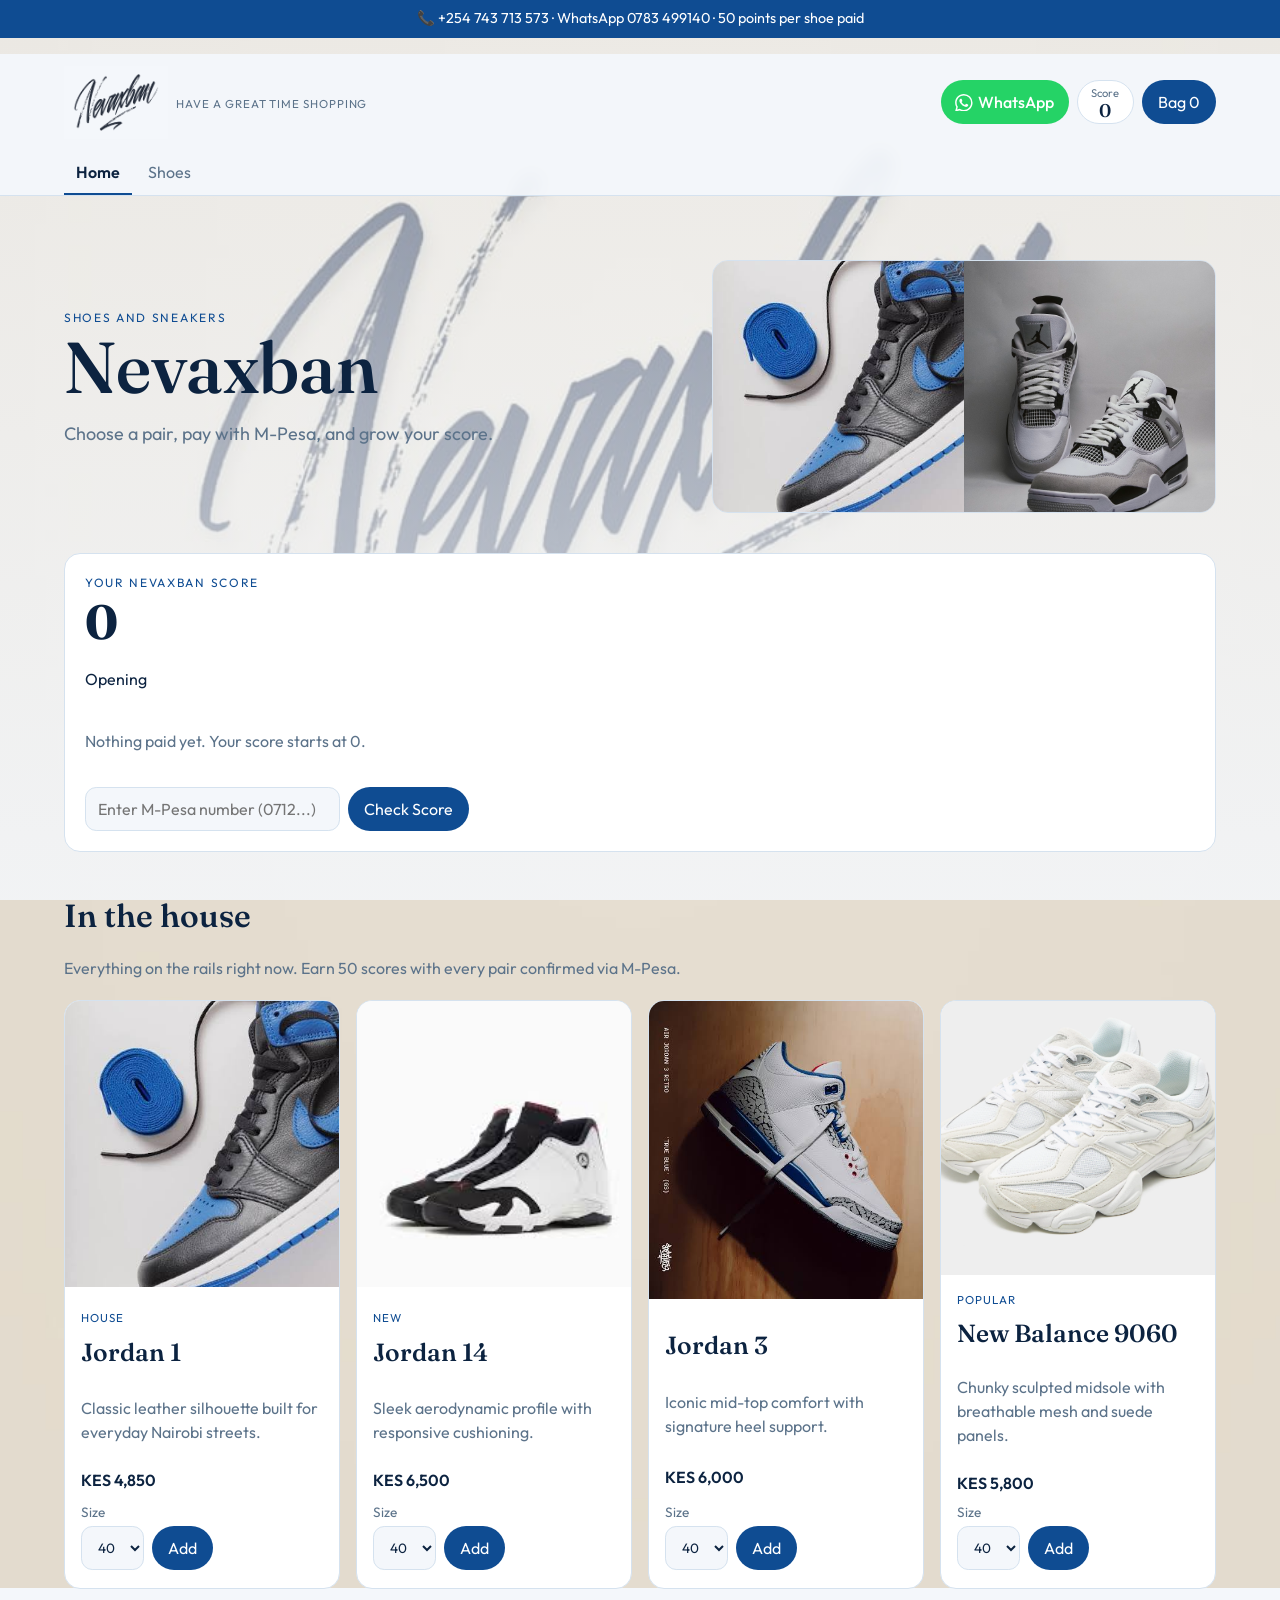
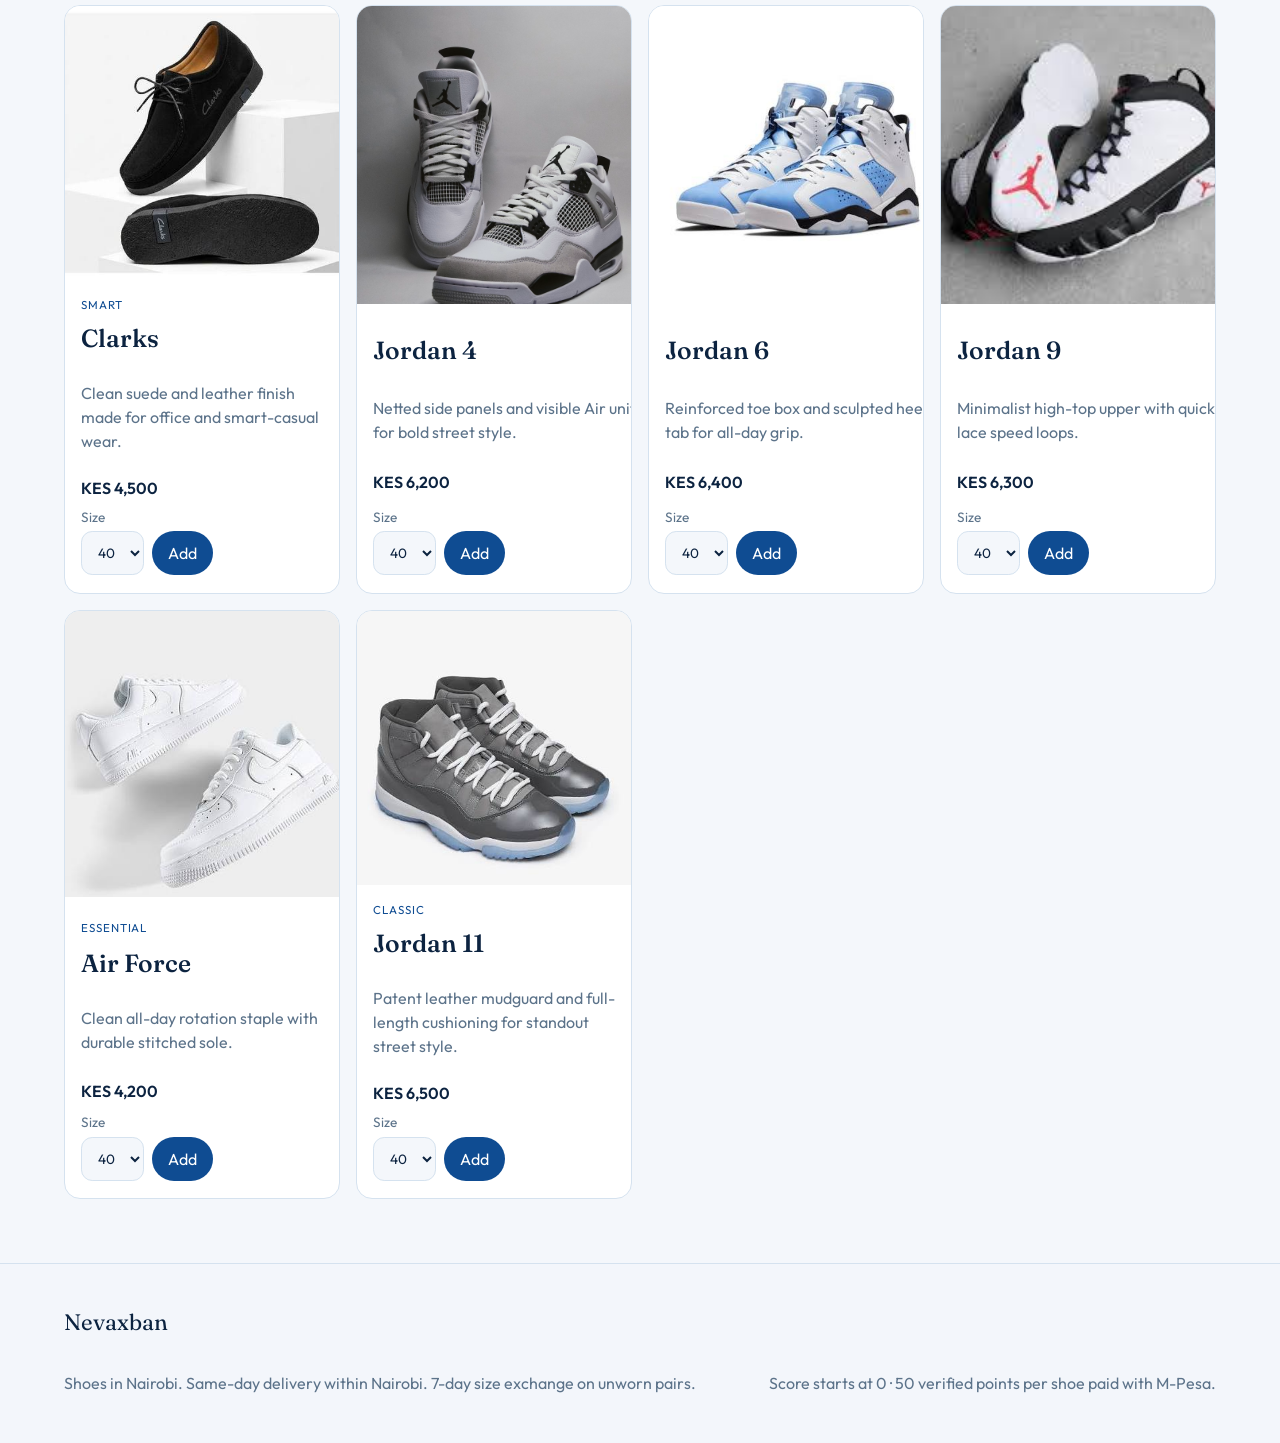
==== commit 1a6528ea: "Add files via upload" ====
--- a/index.html
+++ b/index.html
@@ -14,11 +14,11 @@
 </head>
 <body>
   <p class="banner">
-    <a href="tel:+254743713573" style="color: inherit; text-decoration: none;">Help line...📞+254743713573</a>
-    &nbsp;&nbsp;&nbsp;&nbsp;
-    <a href="https://wa.me/254783499140" target="_blank" rel="noopener" style="color: inherit; text-decoration: none;">WhatsApp 0783 499140</a>
-    &nbsp;&nbsp;&nbsp;&nbsp;&nbsp;&nbsp;&nbsp;&nbsp;&nbsp;&nbsp;&nbsp;&nbsp;&nbsp;&nbsp;&nbsp;&nbsp;&nbsp;&nbsp;&nbsp;&nbsp;&nbsp;&nbsp;&nbsp;&nbsp;&nbsp;&nbsp;&nbsp;&nbsp;&nbsp;&nbsp;&nbsp;&nbsp;&nbsp;&nbsp;&nbsp;&nbsp;&nbsp;&nbsp;&nbsp;&nbsp;&nbsp;
-    Score starts at 0 · 50 points per shoe paid
+    <a href="tel:+254743713573">📞 +254 743 713 573</a> ·
+    <a href="https://wa.me" target="_blank" rel="noopener">WhatsApp 0783 499140</a> ·
+    50 points per shoe paid
+  </p>
+
   </p>
   <header class="header">
     <div class="bar">
--- a/styles.css
+++ b/styles.css
@@ -374,3 +374,83 @@
   filter: invert(1);
   mix-blend-mode: multiply;
 }
+/* Mobile Screen Polish + 2-Column Shoe Grid */
+@media (max-width: 600px) {
+  .bar {
+    flex-wrap: wrap;
+    gap: 0.5rem;
+  }
+
+  .brand-logo {
+    height: 2.8rem;
+  }
+
+  .wordmark small {
+    display: none;
+  }
+
+  .actions {
+    gap: 0.35rem;
+  }
+
+  .wa-btn {
+    padding: 0 0.65rem;
+    font-size: 0.85rem;
+  }
+
+  .score-pill {
+    padding: 0.1rem 0.65rem;
+  }
+
+  .bag-btn {
+    padding: 0 0.75rem;
+    font-size: 0.85rem;
+  }
+
+  #check-score-form {
+    flex-wrap: wrap;
+  }
+
+  #check-score-form input,
+  #check-score-form button {
+    width: 100%;
+    flex: 1 1 100%;
+  }
+
+  /* 2-Column Side-by-Side Shoe Grid on Mobile */
+  .rail {
+    grid-template-columns: repeat(2, minmax(0, 1fr));
+    gap: 0.65rem;
+  }
+
+  .card-body {
+    padding: 0.75rem;
+    gap: 0.35rem;
+  }
+
+  .card h3 {
+    font-size: 1.15rem;
+  }
+
+  .blurb {
+    font-size: 0.8rem;
+    line-height: 1.35;
+  }
+
+  .price {
+    font-size: 0.95rem;
+  }
+
+  .card .row {
+    flex-direction: column;
+    align-items: stretch;
+    gap: 0.4rem;
+  }
+
+  .card select,
+  .card .add {
+    width: 100%;
+    min-height: 2.35rem;
+    padding: 0 0.5rem;
+  }
+}
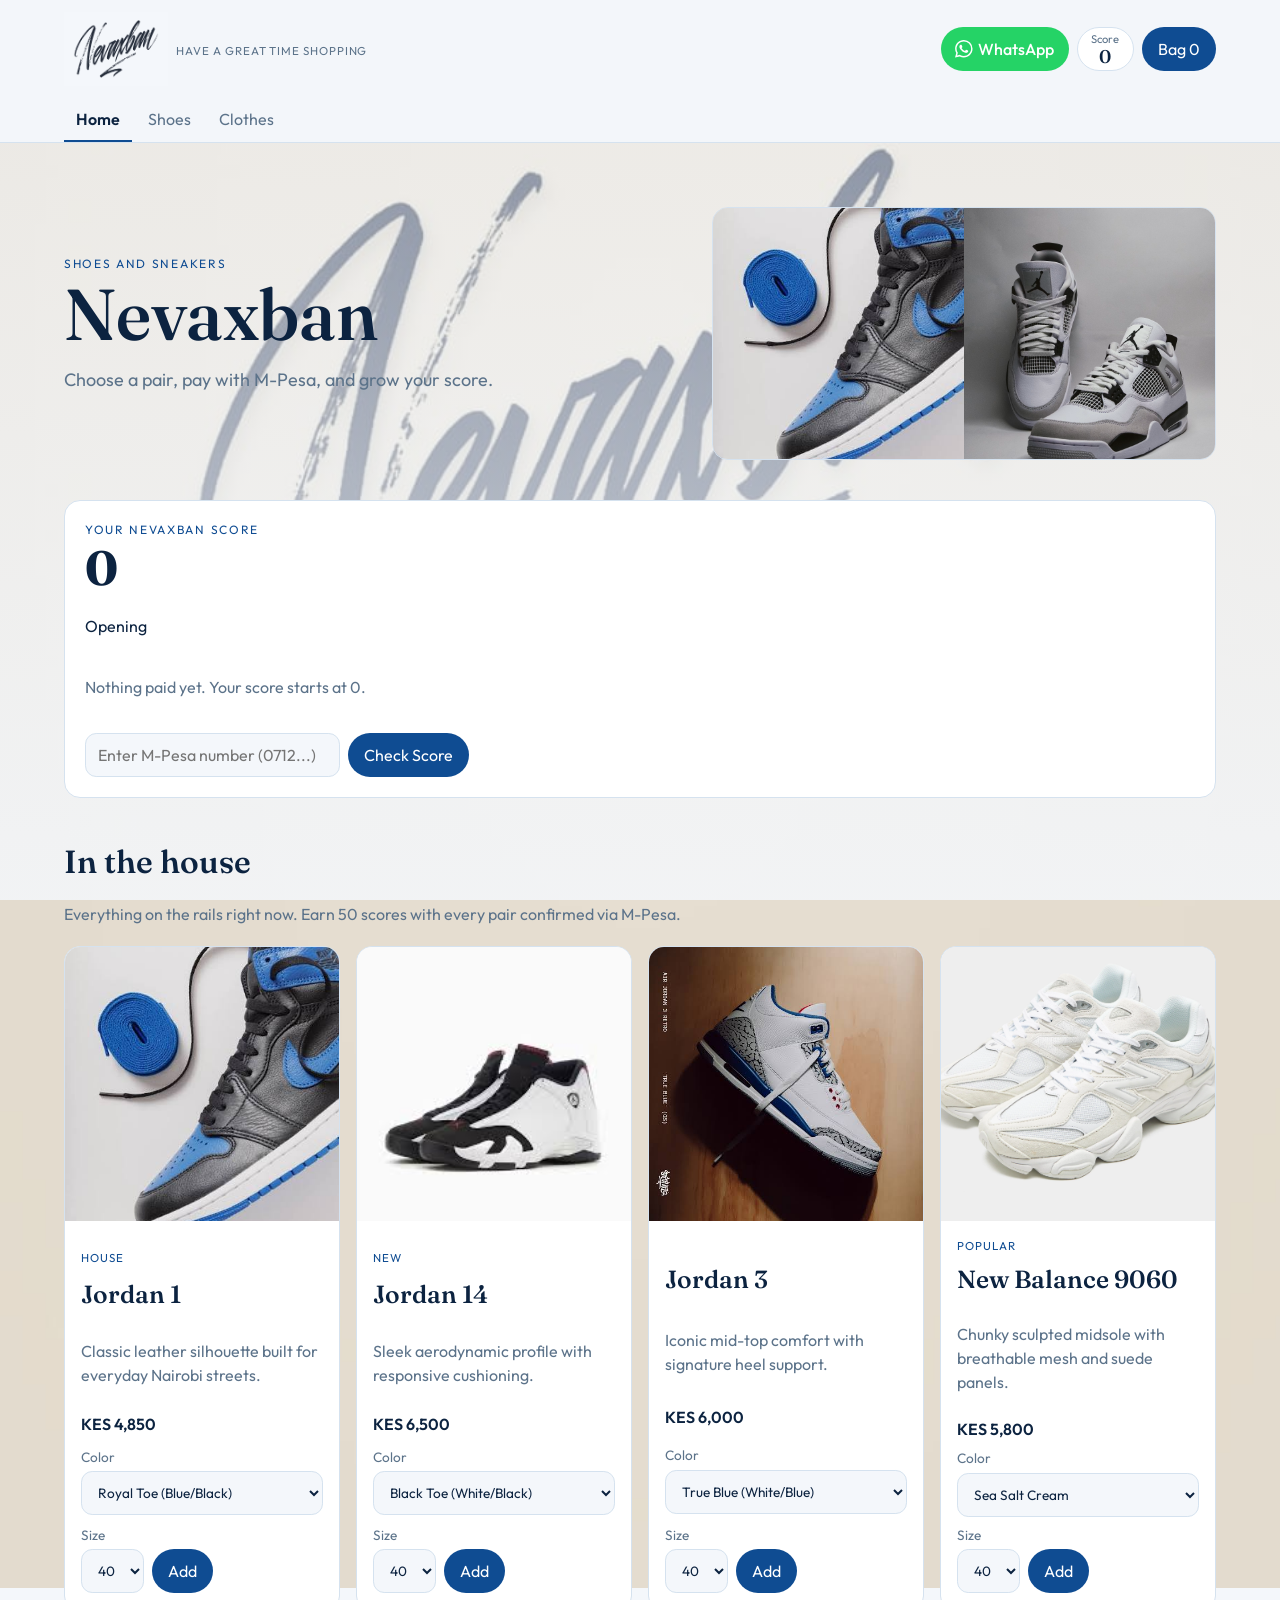
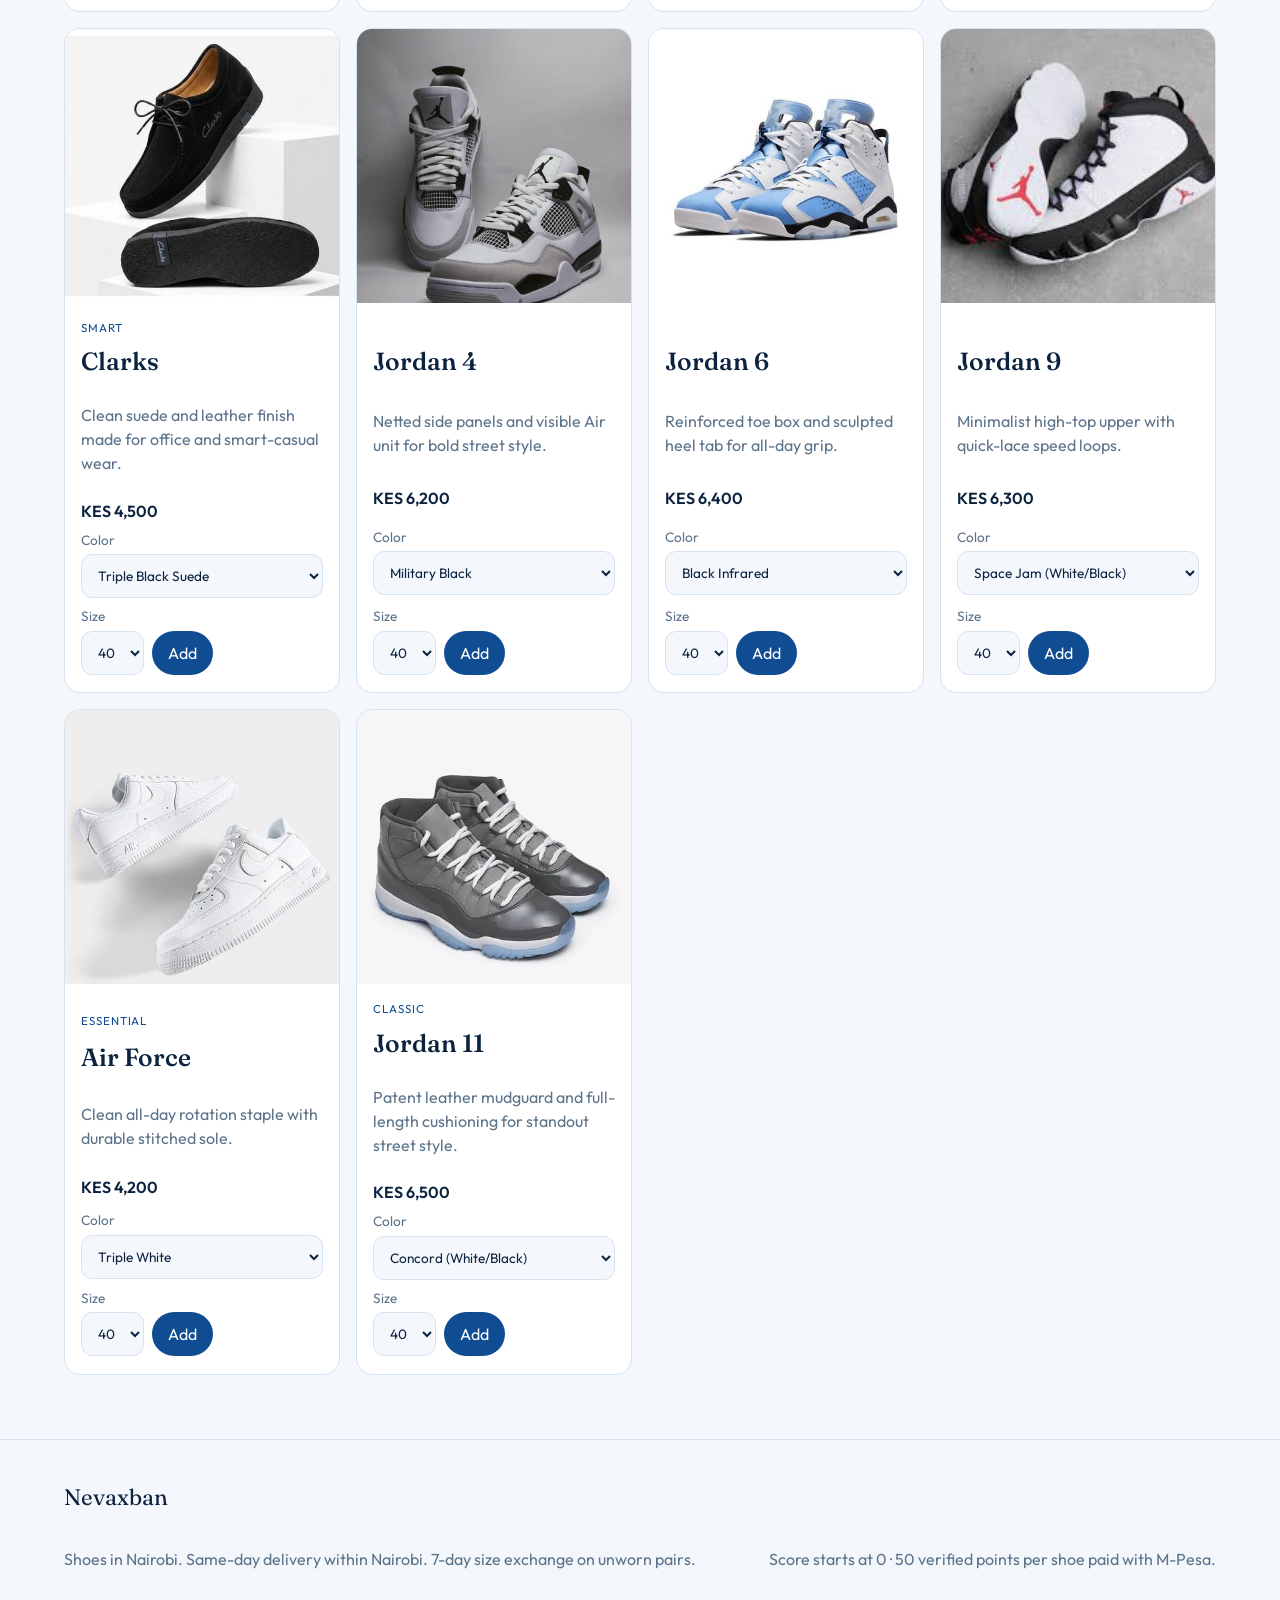
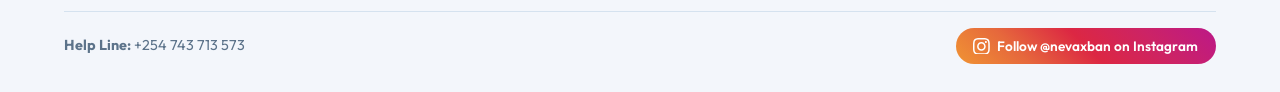
==== commit 6defad42: "Add files via upload" ====
--- a/index.html
+++ b/index.html
@@ -1,11 +1,9 @@
-<!DOCTYPE html>
+ <!DOCTYPE html>
 <html lang="en">
 <head>
   <meta charset="utf-8" />
   <meta name="viewport" content="width=device-width, initial-scale=1" />
   <title>Nevaxban</title>
-  </a>
-
   <meta name="description" content="Nevaxban — shoes in Nairobi. Pay with M-Pesa. Your score starts at 0." />
   <link rel="preconnect" href="https://fonts.googleapis.com" />
   <link rel="preconnect" href="https://fonts.gstatic.com" crossorigin />
@@ -13,19 +11,12 @@
   <link rel="stylesheet" href="styles.css" />
 </head>
 <body>
-  <p class="banner">
-    <a href="tel:+254743713573">📞 +254 743 713 573</a> ·
-    <a href="https://wa.me" target="_blank" rel="noopener">WhatsApp 0783 499140</a> ·
-    50 points per shoe paid
-  </p>
-
-  </p>
   <header class="header">
     <div class="bar">
-    <a class="wordmark" href="index.html">
-  <img src="images/logo.jpg" alt="Nevaxban Logo" class="brand-logo" />
-  <span><small>Have a great time shopping</small></span>
-</a>
+      <a class="wordmark" href="index.html">
+        <img src="images/logo.jpg" alt="Nevaxban Logo" class="brand-logo" />
+        <span><small>Have a great time shopping</small></span>
+      </a>
 
       <div class="actions">
         <a class="wa-btn" href="https://wa.me/254783499140" target="_blank" rel="noopener" aria-label="WhatsApp 0783 499140">
@@ -42,6 +33,7 @@
     <nav class="nav" aria-label="Shop">
       <a href="index.html" aria-current="page">Home</a>
       <a href="sneakers.html">Shoes</a>
+      <a href="clothes.html">Clothes</a>
     </nav>
   </header>
 
@@ -280,6 +272,7 @@
             </div>
           </div>
         </article>
+
         <!-- 10. Jordan 11 -->
         <article class="card" data-id="shoe-jordan11" data-name="Jordan 11" data-price="6500">
           <div class="plate tone-night" data-look="night">
@@ -314,6 +307,13 @@
         <p class="muted">Shoes in Nairobi. Same-day delivery within Nairobi. 7-day size exchange on unworn pairs.</p>
       </div>
       <p class="muted">Score starts at 0 · 50 verified points per shoe paid with M-Pesa.</p>
+    </div>
+    <div class="wrap footer-social-bar">
+      <a href="tel:+254743713573" class="muted"><strong>Help Line:</strong> +254 743 713 573</a>
+      <a class="ig-link" href="https://www.instagram.com/nevaxban/" target="_blank" rel="noopener">
+        <svg viewBox="0 0 24 24" fill="currentColor" aria-hidden="true"><path d="M12 2.163c3.204 0 3.584.012 4.85.07 3.252.148 4.771 1.691 4.919 4.919.058 1.265.069 1.645.069 4.849 0 3.205-.012 3.584-.069 4.849-.149 3.225-1.664 4.771-4.919 4.919-1.266.058-1.644.07-4.85.07-3.204 0-3.584-.012-4.849-.07-3.26-.149-4.771-1.699-4.919-4.92-.058-1.265-.07-1.644-.07-4.849 0-3.204.013-3.583.07-4.849.149-3.227 1.664-4.771 4.919-4.919 1.266-.057 1.645-.069 4.849-.069zm0-2.163c-3.259 0-3.667.014-4.947.072-4.358.2-6.78 2.618-6.98 6.98-.059 1.281-.073 1.689-.073 4.948 0 3.259.014 3.668.072 4.948.2 4.358 2.618 6.78 6.98 6.98 1.281.058 1.689.072 4.948.072 3.259 0 3.668-.014 4.948-.072 4.354-.2 6.782-2.618 6.979-6.98.059-1.28.073-1.689.073-4.948 0-3.259-.014-3.667-.072-4.947-.196-4.354-2.617-6.78-6.979-6.98-1.281-.059-1.69-.073-4.949-.073zm0 5.838c-3.403 0-6.162 2.759-6.162 6.162s2.759 6.163 6.162 6.163 6.162-2.759 6.162-6.163c0-3.403-2.759-6.162-6.162-6.162zm0 10.162c-2.209 0-4-1.79-4-4 0-2.209 1.791-4 4-4s4 1.791 4 4c0 2.21-1.791 4-4 4zm6.406-11.845c-.796 0-1.441.645-1.441 1.44s.645 1.44 1.441 1.44c.795 0 1.439-.645 1.439-1.44s-.644-1.44-1.439-1.44z"/></svg>
+        Follow @nevaxban on Instagram
+      </a>
     </div>
   </footer>
 
@@ -334,4 +334,4 @@
   </aside>
   <script src="shop.js"></script>
 </body>
-</html>+</html>
--- a/styles.css
+++ b/styles.css
@@ -12,7 +12,6 @@
 }
 
 * { box-sizing: border-box; }
-
 html { color-scheme: light; }
 
 body {
@@ -29,31 +28,17 @@
 }
 
 @media (min-width: 720px) {
-  body {
-    background-attachment: fixed;
-  }
+  body { background-attachment: fixed; }
 }
 
 a { color: inherit; text-decoration: none; }
-
 button, select, input { font: inherit; }
-
 button { cursor: pointer; }
-
 button:disabled { cursor: not-allowed; opacity: 0.45; }
 
 :focus-visible {
   outline: 2px solid var(--sapphire);
   outline-offset: 2px;
-}
-
-.banner {
-  margin: 0;
-  background: var(--sapphire);
-  color: var(--surface);
-  text-align: center;
-  font-size: 0.9rem;
-  padding: 0.5rem 1rem;
 }
 
 .header {
@@ -79,9 +64,20 @@
 }
 
 .wordmark {
+  display: inline-flex;
+  align-items: center;
+  gap: 0.5rem;
   font-family: var(--display);
   font-size: 1.35rem;
   line-height: 1;
+}
+
+.brand-logo {
+  height: 4.6rem;
+  width: auto;
+  object-fit: contain;
+  filter: invert(1);
+  mix-blend-mode: multiply;
 }
 
 .wordmark small {
@@ -95,10 +91,7 @@
 }
 
 .actions { display: flex; align-items: center; gap: 0.5rem; }
-
-.score-pill, .bag-btn, .nav a, .add, .pay, .ghost {
-  min-height: 2.75rem;
-}
+.score-pill, .bag-btn, .nav a, .add, .pay, .ghost { min-height: 2.75rem; }
 
 .score-pill {
   display: flex;
@@ -112,7 +105,6 @@
 }
 
 .score-pill span { font-size: 0.7rem; color: var(--muted); }
-
 .score-pill strong {
   font-family: var(--display);
   font-size: 1.15rem;
@@ -128,11 +120,9 @@
 }
 
 .bag-btn { padding: 0 1rem; }
-
 .bag-btn:hover, .add:hover, .pay:hover { background: var(--ink); }
 
 .nav { display: flex; gap: 0.25rem; }
-
 .nav a {
   display: inline-flex;
   align-items: center;
@@ -163,9 +153,7 @@
 }
 
 h1, h2, h3 { font-family: var(--display); font-weight: 560; }
-
 h1 { margin: 0.4rem 0 0; font-size: clamp(3rem, 8vw, 4.5rem); line-height: 0.95; }
-
 .lede { max-width: 34rem; font-size: 1.125rem; color: var(--muted); }
 
 .hero-plates {
@@ -193,13 +181,13 @@
 }
 
 .section { padding: 2.5rem 0 1rem; }
-
 .section h2 { margin: 0; font-size: 2rem; }
 
 .rail {
   display: grid;
   gap: 1rem;
   margin-top: 1.25rem;
+  align-items: stretch;
 }
 
 .card {
@@ -211,7 +199,9 @@
 }
 
 .plate {
-  aspect-ratio: 1;
+  aspect-ratio: 1 / 1;
+  overflow: hidden;
+  position: relative;
   color: var(--ink);
 }
 
@@ -219,6 +209,7 @@
   width: 100%;
   height: 100%;
   object-fit: cover;
+  object-position: center;
   display: block;
 }
 
@@ -241,12 +232,23 @@
 }
 
 .card h3 { margin: 0; font-size: 1.55rem; }
-
 .blurb, .muted { color: var(--muted); }
-
 .price { margin: 0; font-weight: 600; }
 
-.row { display: flex; gap: 0.5rem; align-items: end; }
+.row {
+  display: flex;
+  flex-wrap: wrap;
+  gap: 0.5rem;
+  align-items: end;
+}
+
+.card .color-label {
+  flex: 1 1 100%;
+}
+
+.card .color-label select {
+  width: 100%;
+}
 
 label { display: grid; gap: 0.25rem; font-size: 0.85rem; color: var(--muted); }
 
@@ -271,10 +273,39 @@
   display: flex;
   flex-direction: column;
   gap: 0.75rem;
-  padding: 1.5rem 0 2rem;
+  padding: 1.5rem 0 1rem;
 }
 
 .footer .wordmark { font-size: 1.4rem; }
+
+.footer-social-bar {
+  margin-top: 0.5rem;
+  padding: 1rem 0 1.75rem;
+  border-top: 1px solid var(--line);
+  display: flex;
+  flex-wrap: wrap;
+  align-items: center;
+  justify-content: space-between;
+  gap: 0.75rem;
+  font-size: 0.9rem;
+}
+
+.ig-link {
+  display: inline-flex;
+  align-items: center;
+  gap: 0.45rem;
+  padding: 0.5rem 1.1rem;
+  border-radius: 999px;
+  background: linear-gradient(45deg, #f09433 0%, #e6683c 25%, #dc2743 50%, #cc2366 75%, #bc1888 100%);
+  color: #ffffff;
+  font-weight: 600;
+  font-size: 0.85rem;
+}
+
+.ig-link svg {
+  width: 1.05rem;
+  height: 1.05rem;
+}
 
 .backdrop {
   position: fixed;
@@ -329,9 +360,7 @@
 }
 
 .pay { width: 100%; }
-
 .note { min-height: 1.25rem; font-size: 0.9rem; }
-
 [hidden] { display: none !important; }
 
 @media (min-width: 720px) {
@@ -361,96 +390,115 @@
 }
 
 .wa-btn svg { width: 1.1rem; height: 1.1rem; flex-shrink: 0; }
-.wordmark {
-  display: inline-flex;
-  align-items: center;
-  gap: 0.5rem;
-}
-
-.brand-logo {
-  height: 4.6rem;
-  width: auto;
-  object-fit: contain;
-  filter: invert(1);
-  mix-blend-mode: multiply;
-}
+
 /* Mobile Screen Polish + 2-Column Shoe Grid */
 @media (max-width: 600px) {
-  .bar {
-    flex-wrap: wrap;
-    gap: 0.5rem;
-  }
-
-  .brand-logo {
-    height: 2.8rem;
-  }
-
-  .wordmark small {
-    display: none;
-  }
-
-  .actions {
-    gap: 0.35rem;
-  }
-
-  .wa-btn {
-    padding: 0 0.65rem;
-    font-size: 0.85rem;
-  }
-
-  .score-pill {
-    padding: 0.1rem 0.65rem;
-  }
-
-  .bag-btn {
-    padding: 0 0.75rem;
-    font-size: 0.85rem;
-  }
-
-  #check-score-form {
-    flex-wrap: wrap;
-  }
-
+  .bar { flex-wrap: wrap; gap: 0.5rem; }
+  .brand-logo { height: 2.8rem; }
+  .wordmark small { display: none; }
+  .actions { gap: 0.35rem; }
+  .wa-btn { padding: 0 0.65rem; font-size: 0.85rem; }
+  .score-pill { padding: 0.1rem 0.65rem; }
+  .bag-btn { padding: 0 0.75rem; font-size: 0.85rem; }
+
+  #check-score-form { flex-wrap: wrap; }
   #check-score-form input,
-  #check-score-form button {
-    width: 100%;
-    flex: 1 1 100%;
-  }
-
-  /* 2-Column Side-by-Side Shoe Grid on Mobile */
+  #check-score-form button { width: 100%; flex: 1 1 100%; }
+
   .rail {
     grid-template-columns: repeat(2, minmax(0, 1fr));
     gap: 0.65rem;
   }
 
-  .card-body {
-    padding: 0.75rem;
-    gap: 0.35rem;
-  }
-
-  .card h3 {
-    font-size: 1.15rem;
-  }
-
-  .blurb {
-    font-size: 0.8rem;
-    line-height: 1.35;
-  }
-
-  .price {
-    font-size: 0.95rem;
-  }
-
-  .card .row {
-    flex-direction: column;
-    align-items: stretch;
-    gap: 0.4rem;
-  }
-
-  .card select,
-  .card .add {
-    width: 100%;
-    min-height: 2.35rem;
-    padding: 0 0.5rem;
-  }
-}
+  .card-body { padding: 0.75rem; gap: 0.35rem; }
+  .card h3 { font-size: 1.15rem; }
+  .blurb { font-size: 0.8rem; line-height: 1.35; }
+  .price { font-size: 0.95rem; }
+  .row { flex-direction: column; align-items: stretch; gap: 0.4rem; }
+  select, .add { width: 100%; min-height: 2.4rem; }
+}
+/* Clothes Coming Soon Editorial Showcase */
+.clothes-showcase {
+  margin-top: 2.25rem;
+  padding: 3.25rem 1.75rem;
+  border-radius: 1.5rem;
+  background: linear-gradient(155deg, rgba(255, 255, 255, 0.96) 0%, rgba(215, 230, 246, 0.92) 100%);
+  border: 1px solid var(--line);
+  text-align: center;
+  box-shadow: 0 20px 44px rgba(12, 35, 64, 0.1);
+}
+
+.capsule-pill {
+  display: inline-block;
+  padding: 0.38rem 1rem;
+  border-radius: 999px;
+  background: var(--sapphire);
+  color: #ffffff;
+  font-size: 0.74rem;
+  font-weight: 600;
+  letter-spacing: 0.14em;
+  text-transform: uppercase;
+}
+
+.clothes-showcase h1 {
+  margin: 0.9rem 0 0;
+  font-size: clamp(2.8rem, 6.5vw, 4.6rem);
+  line-height: 0.98;
+}
+
+.clothes-showcase h1 span {
+  color: var(--sapphire);
+}
+
+.clothes-lede {
+  max-width: 38rem;
+  margin: 1.1rem auto 0;
+  font-size: 1.08rem;
+  color: var(--muted);
+}
+
+.clothes-actions {
+  display: flex;
+  flex-wrap: wrap;
+  justify-content: center;
+  gap: 0.75rem;
+  margin-top: 1.75rem;
+}
+
+.clothes-btn-primary, .clothes-btn-secondary {
+  display: inline-flex;
+  align-items: center;
+  justify-content: center;
+  padding: 0 1.5rem;
+  font-weight: 600;
+}
+
+.capsule-grid {
+  display: grid;
+  gap: 1rem;
+  margin-top: 2.75rem;
+  text-align: left;
+}
+
+.capsule-card {
+  background: var(--surface);
+  border: 1px solid var(--line);
+  border-radius: 1rem;
+  padding: 1.25rem;
+  display: grid;
+  gap: 0.4rem;
+}
+
+.capsule-card h3 {
+  margin: 0.15rem 0;
+  font-size: 1.35rem;
+}
+
+.capsule-card p {
+  margin: 0;
+}
+
+@media (min-width: 720px) {
+  .clothes-showcase { padding: 4rem 3rem; }
+  .capsule-grid { grid-template-columns: repeat(3, 1fr); }
+}
